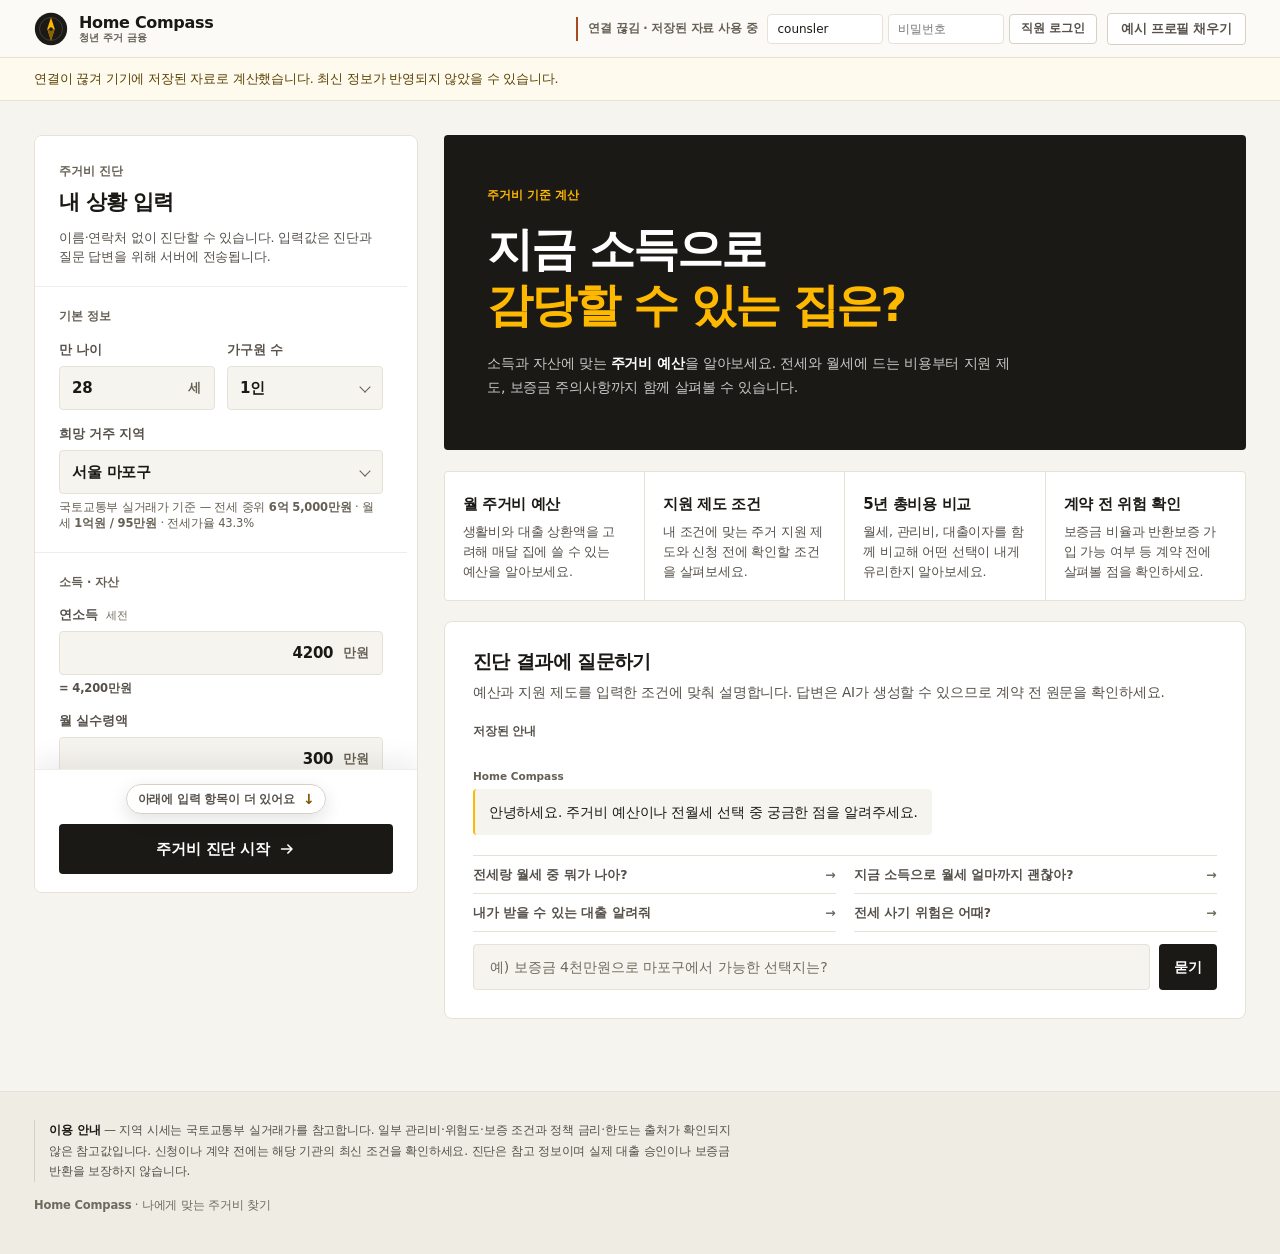
==== frontend/index.html @ d3065a35 "Finalize submission artifacts and polish review UI" ====
<!doctype html>
<html lang="ko">
<head>
<meta charset="utf-8">
<meta name="viewport" content="width=device-width, initial-scale=1, viewport-fit=cover">
<title>Home Compass · 나에게 맞는 주거비 찾기</title>
<meta name="application-name" content="Home_Compass">
<meta name="description" content="소득·자산·지역을 입력하면 감당 가능한 주거비 상한을 계산하고, 전세·월세 총비용과 이용 가능한 청년 주거 정책을 함께 확인하는 도구.">
<meta name="color-scheme" content="light">
<link rel="icon" href="data:image/svg+xml,%3Csvg xmlns='http://www.w3.org/2000/svg' viewBox='0 0 32 32'%3E%3Ccircle cx='16' cy='16' r='15' fill='%231C1A17'/%3E%3Cpath d='M16 6 20 16 16 26 12 16Z' fill='%23FFB800'/%3E%3C/svg%3E">
<link rel="stylesheet" href="styles.css">
</head>
<body>
<a class="skip-link" href="#main">본문 바로가기</a>

<!-- ══════════════ TOP BAR ══════════════ -->
<header class="topbar">
  <div class="topbar-inner">
    <a class="brand" href="./index.html">
      <span class="brand-mark" aria-hidden="true">
        <svg viewBox="0 0 40 40" width="34" height="34">
          <circle cx="20" cy="20" r="19" fill="#1C1A17"/>
          <circle cx="20" cy="20" r="13.5" fill="none" stroke="#4A423A" stroke-width="1"/>
          <path d="M20 6.5 24.4 20 20 33.5 15.6 20Z" fill="#FFB800"/>
          <path d="M15.6 20 24.4 20 20 33.5Z" fill="#8A6200"/>
          <circle cx="20" cy="20" r="2.2" fill="#1C1A17"/>
        </svg>
      </span>
      <span class="brand-text">
        <strong>Home Compass</strong>
        <em>청년 주거 금융</em>
      </span>
    </a>

    <div class="topbar-actions">
      <span class="conn" id="connBadge" title="서비스 연결 상태">
        <span id="connText">연결 확인 중</span>
      </span>
      <!-- 직원 로그인. 판정 화면을 역할별로 포크하지 않는다 (SPEC 6.1 · D-9) —
           로그인이 하는 일은 응답에 internal 필드가 실리게 하는 것뿐이다. -->
      <div class="session" id="sessionBar"></div>
      <button type="button" class="btn btn-ghost" id="btnSample">예시 프로필 채우기</button>
    </div>
  </div>
</header>

<!-- 로컬 판정 경로의 상태를 화면에 적는다. 침묵 폴백 금지 (SPEC 6.2 오프라인 정의 #3 · D-11) -->
<div class="local-banner" id="localBanner" role="status" hidden></div>

<main id="main" class="app">

  <!-- ══════════════ LEFT · PROFILE FORM ══════════════ -->
  <aside class="col-form">
    <form class="panel form-panel" id="profileForm" novalidate>
      <div class="form-scroll-content" id="profileFields">
      <div class="panel-head">
        <p class="eyebrow">주거비 진단</p>
        <h1 class="panel-title">내 상황 입력</h1>
        <p class="panel-sub">이름·연락처 없이 진단할 수 있습니다. 입력값은 진단과 질문 답변을 위해 서버에 전송됩니다.</p>
      </div>

      <div class="fieldset">
        <p class="legend">기본 정보</p>

        <div class="field-row">
          <div class="field">
            <label for="age">만 나이</label>
            <div class="input-wrap">
              <input type="number" id="age" name="age" value="28" min="19" max="70" step="1" inputmode="numeric">
              <span class="unit">세</span>
            </div>
          </div>
          <div class="field">
            <label for="householdSize">가구원 수</label>
            <div class="input-wrap">
              <select id="householdSize" name="householdSize">
                <option value="1" selected>1인</option>
                <option value="2">2인</option>
                <option value="3">3인</option>
                <option value="4">4인 이상</option>
              </select>
            </div>
          </div>
        </div>

        <div class="field">
          <label for="regionCode">희망 거주 지역</label>
          <div class="input-wrap">
            <select id="regionCode" name="regionCode">
              <option value="">불러오는 중…</option>
            </select>
          </div>
          <p class="field-help" id="regionHelp">지역을 선택하면 해당 지역 시세로 시나리오를 계산합니다.</p>
          <!-- 시세 항목 이상 신고 (SPEC 6.4). **익명에는 나오지 않는다** — 스크립트가
               세션을 보고 비워 둔다. 숨기는 것이 권한이 아니라 API 가 401 로 막는다. -->
          <p class="report-slot" id="regionReport"></p>
        </div>
      </div>

      <div class="fieldset">
        <p class="legend">소득 · 자산</p>

        <div class="field">
          <label for="annualIncome">연소득 <span class="lbl-note">세전</span></label>
          <div class="input-wrap money">
            <input type="number" id="annualIncome" name="annualIncome" value="4200" min="0" step="100" inputmode="numeric">
            <span class="unit">만원</span>
          </div>
          <p class="field-help money-echo" data-echo-for="annualIncome"></p>
        </div>

        <div class="field">
          <label for="monthlyNetIncome">월 실수령액</label>
          <div class="input-wrap money">
            <input type="number" id="monthlyNetIncome" name="monthlyNetIncome" value="300" min="0" step="10" inputmode="numeric">
            <span class="unit">만원</span>
          </div>
          <p class="field-help money-echo" data-echo-for="monthlyNetIncome"></p>
        </div>

        <div class="field">
          <label for="liquidAssets">보유 현금성 자산 <span class="lbl-note">보증금 가용</span></label>
          <div class="input-wrap money">
            <input type="number" id="liquidAssets" name="liquidAssets" value="4000" min="0" step="100" inputmode="numeric">
            <span class="unit">만원</span>
          </div>
          <p class="field-help money-echo" data-echo-for="liquidAssets"></p>
        </div>

        <div class="field">
          <label for="existingDebt">기존 대출 월 상환액</label>
          <div class="input-wrap money">
            <input type="number" id="existingDebt" name="existingDebt" value="30" min="0" step="5" inputmode="numeric">
            <span class="unit">만원</span>
          </div>
          <p class="field-help money-echo" data-echo-for="existingDebt"></p>
        </div>
      </div>

      <div class="fieldset">
        <p class="legend">주거 조건</p>

        <div class="field">
          <span class="label-static">선호 임차 유형</span>
          <div class="segmented" role="radiogroup" aria-label="선호 임차 유형" id="preferredType">
            <button type="button" role="radio" aria-checked="false" data-value="jeonse">전세</button>
            <button type="button" role="radio" aria-checked="false" data-value="monthly">월세</button>
            <button type="button" role="radio" aria-checked="true"  data-value="any">상관없음</button>
          </div>
        </div>

        <ul class="switch-list">
          <li>
            <label class="switch" for="isHomeless">
              <span class="switch-copy">
                <span class="switch-title">무주택 세대주</span>
                <span class="switch-desc">대부분의 청년 정책 필수 요건</span>
              </span>
              <input type="checkbox" id="isHomeless" checked>
              <span class="switch-track" aria-hidden="true"><span class="switch-thumb"></span></span>
            </label>
          </li>
          <li>
            <label class="switch" for="isSMEEmployee">
              <span class="switch-copy">
                <span class="switch-title">중소·중견기업 재직</span>
                <span class="switch-desc">중기청 전세대출 대상 여부</span>
              </span>
              <input type="checkbox" id="isSMEEmployee" checked>
              <span class="switch-track" aria-hidden="true"><span class="switch-thumb"></span></span>
            </label>
          </li>
          <li>
            <label class="switch" for="isNewlywed">
              <span class="switch-copy">
                <span class="switch-title">신혼부부 / 예비 신혼</span>
                <span class="switch-desc">신혼 전용 상품 매칭</span>
              </span>
              <input type="checkbox" id="isNewlywed">
              <span class="switch-track" aria-hidden="true"><span class="switch-thumb"></span></span>
            </label>
          </li>
        </ul>
      </div>

      </div>

      <div class="form-foot">
        <div class="form-scroll-cue" id="formScrollCue" hidden aria-hidden="true">
          <span>아래에 입력 항목이 더 있어요</span><b>↓</b>
        </div>
        <button type="submit" class="btn btn-primary btn-block" id="btnAnalyze">
          <span class="btn-label">주거비 진단 시작</span>
          <svg class="btn-arrow" viewBox="0 0 20 20" width="18" height="18" aria-hidden="true">
            <path d="M4 10h11M11 5.5 15.5 10 11 14.5" fill="none" stroke="currentColor" stroke-width="1.8" stroke-linecap="round" stroke-linejoin="round"/>
          </svg>
        </button>
      </div>
    </form>
  </aside>

  <!-- ══════════════ RIGHT · RESULTS ══════════════ -->
  <section class="col-results" aria-live="polite">

    <!-- 0. 진단 전 온보딩 -->
    <div id="onboarding">
      <div class="hero">
        <p class="hero-eyebrow">주거비 기준 계산</p>
        <h2 class="hero-title">지금 소득으로<br><em>감당할 수 있는 집은?</em></h2>
        <p class="hero-body">
          소득과 자산에 맞는 <strong>주거비 예산</strong>을 알아보세요.
          전세와 월세에 드는 비용부터 지원 제도, 보증금 주의사항까지 함께 살펴볼 수 있습니다.
        </p>
      </div>

      <div class="engine-grid">
        <article class="engine-card">
          <h3>월 주거비 예산</h3>
          <p>생활비와 대출 상환액을 고려해 매달 집에 쓸 수 있는 예산을 알아보세요.</p>
        </article>
        <article class="engine-card">
          <h3>지원 제도 조건</h3>
          <p>내 조건에 맞는 주거 지원 제도와 신청 전에 확인할 조건을 살펴보세요.</p>
        </article>
        <article class="engine-card">
          <h3>5년 총비용 비교</h3>
          <p>월세, 관리비, 대출이자를 함께 비교해 어떤 선택이 내게 유리한지 알아보세요.</p>
        </article>
        <article class="engine-card">
          <h3>계약 전 위험 확인</h3>
          <p>보증금 비율과 반환보증 가입 가능 여부 등 계약 전에 살펴볼 점을 확인하세요.</p>
        </article>
      </div>
    </div>

    <!-- 1. 로딩 스켈레톤 -->
    <div id="skeleton" hidden aria-hidden="true">
      <div class="sk sk-hero"></div>
      <div class="sk-row"><div class="sk sk-card"></div><div class="sk sk-card"></div></div>
      <div class="sk sk-wide"></div>
    </div>

    <!-- 2. 결과 대시보드 -->
    <div id="dashboard" hidden>

      <!-- 2-1 종합 판정 -->
      <section class="card card-verdict" id="cardVerdict">
        <header class="card-head">
          <div>
            <p class="eyebrow">진단 결과</p>
            <h2 class="card-title">감당 가능한 주거비</h2>
          </div>
          <span class="chip chip-lg" id="bandChip"></span>
        </header>

        <div class="verdict-body">
          <div class="verdict-figure">
            <p class="fig-label">권장 월 주거비</p>
            <p class="fig-hero" id="recAmount">—</p>
            <p class="fig-sub">최대 상한 <strong id="maxAmount">—</strong> · 월세+관리비+대출이자 합산 기준</p>
            <dl class="fig-stats">
              <!-- F-1 (SPEC 5.2.1) — 여기 있던 <dt>슈바베지수</dt> 는 사라졌다.
                   그 값은 권장액 ÷ 소득이었고 측정값이 아니라 상한 규칙의 되풀이였다.
                   같은 비율이 필요하면 응답의 두 필드로 재현하되, 이름에 「규칙값」을 박는다. -->
              <div><dt>권장 주거비의 소득 비중</dt><dd id="recShare">—</dd></div>
              <div><dt>월 실수령액</dt><dd id="netIncomeStat">—</dd></div>
              <div><dt>가용 자산</dt><dd id="assetStat">—</dd></div>
            </dl>
          </div>
          <figure class="verdict-schwabe">
            <figcaption>
              <b>소득 중 주거비가 차지하는 비중</b>
              각 선택지의 월 환산 주거비를 월 실수령액과 비교합니다.
              주거비가 소득보다 크면 100%를 넘고, 소득이 0원이면 비율을 표시하지 않습니다.
            </figcaption>
            <div id="schwabeSlot"></div>
          </figure>
        </div>

        <div class="alloc">
          <div class="alloc-head">
            <h3>월 소득 배분 시뮬레이션</h3>
            <span class="alloc-total" id="allocTotal"></span>
          </div>
          <div id="allocSlot"></div>
          <ul class="legend-list" id="allocLegend"></ul>
        </div>

        <p class="card-sub">생활비·기존 대출 상환액·비상자금을 제외하고 계산한 예산입니다.</p>
      </section>

      <!-- 2-2 시나리오 -->
      <section class="card" id="cardScenarios">
        <header class="card-head">
          <div>
            <p class="eyebrow">전월세 비교</p>
            <h2 class="card-title">5년 동안 드는 주거비 비교</h2>
            <p class="card-sub">보증금을 다른 곳에 넣었다면 벌었을 <strong>기회비용</strong>까지 포함합니다. 관리비·금리·보증료는 참고값이며 실제 계약 조건에 따라 달라집니다.</p>
          </div>
        </header>

        <div class="tco-compare">
          <div class="tco-compare-head">
            <h3>5년 총비용</h3>
            <span class="hint">막대를 선택하면 비용 구성을 볼 수 있습니다</span>
          </div>
          <div id="tcoChartSlot"></div>
          <ul class="legend-list" id="tcoLegend"></ul>
        </div>

        <div class="scenario-grid" id="scenarioGrid"></div>
      </section>

      <!-- 2-3 정책 -->
      <section class="card" id="cardPolicies">
        <header class="card-head">
          <div>
            <p class="eyebrow">주거 지원</p>
            <h2 class="card-title">내 조건에 맞는 지원 제도</h2>
            <p class="card-sub">입력한 조건으로 확인한 결과입니다. 신청 전 해당 기관에서 최신 금리·한도와 추가 요건을 확인하세요.</p>
          </div>
          <div class="filter-row" id="policyFilter" role="group" aria-label="정책 상태 필터">
            <button type="button" class="pill is-on" data-filter="all" aria-pressed="true">전체</button>
            <button type="button" class="pill" data-filter="eligible" aria-pressed="false">적격</button>
            <button type="button" class="pill" data-filter="conditional" aria-pressed="false">조건부</button>
            <button type="button" class="pill" data-filter="ineligible" aria-pressed="false">부적격</button>
          </div>
        </header>
        <ul class="policy-list" id="policyList"></ul>
      </section>

      <!-- 2-4 리스크 -->
      <section class="card" id="cardRisk">
        <header class="card-head">
          <div>
            <p class="eyebrow">계약 전 확인</p>
            <h2 class="card-title">보증금 관련 주의사항</h2>
          </div>
          <span class="chip chip-lg" id="riskChip"></span>
        </header>
        <div class="risk-body">
          <div class="risk-meter">
            <div id="riskMeterSlot"></div>
            <p class="risk-score"><span id="riskScore">—</span><span class="risk-score-unit">/ 100</span></p>
            <p class="risk-scope" id="riskScope"></p>
          </div>
          <ul class="factor-list" id="riskFactors"></ul>
        </div>
        <p class="risk-foot">지역 정보를 바탕으로 한 참고 결과입니다. 실제 계약할 집의 권리관계와 반환보증 가입 요건을 따로 확인하세요.</p>
      </section>

      <!-- 2-6 상담원 확장 (SPEC 6.1 · D-9) — **필드 유무로** 갈린다.
           익명 응답에는 internal 키가 아예 없고, 그때 이 카드는 나오지 않는다.
           버튼을 숨기는 것이 권한이 아니다 — 권한은 API 가 이미 막고 있다. -->
      <section class="card card-internal" id="cardInternal" hidden>
        <header class="card-head">
          <div>
            <p class="eyebrow">직원 전용 · 내부 정보</p>
            <h2 class="card-title">상담에 필요한 상세 조건</h2>
            <p class="card-sub">적용된 신청 기준과 고객의 조건을 비교할 수 있습니다.</p>
          </div>
          <button type="button" class="btn btn-ghost btn-xs" id="btnPrint">요약본 출력</button>
        </header>
        <div id="internalBody"></div>
      </section>

      <!-- 2-7 요약 -->
      <section class="card card-summary" id="cardSummary">
        <span class="summary-mark" aria-hidden="true">진단 요약</span>
        <p id="summaryText"></p>
        <p class="summary-meta" id="summaryMeta"></p>
      </section>
    </div>

    <!-- 3. 진단 결과 질문 -->
    <section class="card card-chat" id="cardChat">
      <header class="card-head">
        <div>
          <h2 class="card-title">진단 결과에 질문하기</h2>
          <p class="card-sub">예산과 지원 제도를 입력한 조건에 맞춰 설명합니다. 답변은 AI가 생성할 수 있으므로 계약 전 원문을 확인하세요.</p>
        </div>
        <span class="chip chip-sm" id="chatModeChip" hidden></span>
      </header>

      <ol class="chat-log" id="chatLog"></ol>

      <div class="chat-suggest" id="chatSuggest">
        <button type="button" class="pill">전세랑 월세 중 뭐가 나아?</button>
        <button type="button" class="pill">지금 소득으로 월세 얼마까지 괜찮아?</button>
        <button type="button" class="pill">내가 받을 수 있는 대출 알려줘</button>
        <button type="button" class="pill">전세 사기 위험은 어때?</button>
      </div>

      <form class="chat-input" id="chatForm">
        <label class="sr-only" for="chatText">상담 질문 입력</label>
        <input type="text" id="chatText" placeholder="예) 보증금 4천만원으로 마포구에서 가능한 선택지는?" autocomplete="off">
        <button type="submit" class="btn btn-primary btn-send" id="btnSend">묻기</button>
      </form>
    </section>
  </section>
</main>

<footer class="site-foot">
  <div class="foot-inner">
    <p class="foot-disc">
      <strong>이용 안내</strong> — 지역 시세는 국토교통부 실거래가를 참고합니다.
      일부 관리비·위험도·보증 조건과 정책 금리·한도는 출처가 확인되지 않은 참고값입니다.
      신청이나 계약 전에는 해당 기관의 최신 조건을 확인하세요. 진단은 참고 정보이며 실제 대출 승인이나 보증금 반환을 보장하지 않습니다.
    </p>
    <!-- 현재 참가 형태는 개인 참가다. 이전 프로젝트의 팀 표기 기록은 engineering 문서에 남긴다. -->
    <p class="foot-meta">
      <strong>Home Compass</strong> · 나에게 맞는 주거비 찾기
    </p>
  </div>
</footer>

<div class="viz-tip" id="vizTip" role="tooltip" hidden></div>
<div class="toast" id="toast" role="status" hidden></div>

<!-- ══════════════ 이상 신고 (SPEC 6.4 · 7.1) ══════════════
     ★ **대상을 자유 텍스트로 받지 않는다.** 아래 「항목」은 입력칸이 아니라 목록이고,
       그 목록은 화면이 방금 그린 응답에서 만들어진다 — 상담원은 **본 것만** 신고한다.
     ★ 자유 입력은 사유 하나뿐이다. 그 칸에 고객 상황이 섞이는 것을 기계로 막을 수
       없으므로 문구로 적는다. 문구는 규율이지 구조가 아니며, 그 사실을 숨기지 않는다.
     ★ 「닫기(처리 완료)」 버튼이 없다. SPEC 6.4 는 신고를 받은 뒤 규칙관리자가 수동으로
       입력하거나 재추출을 지시한다고만 적었고 닫는 동작을 배정하지 않았다.
       없는 기능을 있는 것처럼 그리지 않는다. -->
<div class="report-modal" id="reportModal" role="dialog" aria-modal="true"
     aria-labelledby="reportTitle" hidden>
  <form class="report-panel" id="reportForm" novalidate>
    <h2 class="report-title" id="reportTitle">이상 신고</h2>
    <p class="report-target" id="reportTarget">—</p>

    <label class="report-label" for="reportField">어느 항목이 잘못됐습니까</label>
    <select id="reportField" class="report-select"></select>

    <label class="report-label" for="reportReason">무엇이 어떻게 다릅니까</label>
    <textarea id="reportReason" class="report-reason" rows="4" maxlength="2000"
              aria-describedby="reportNote"
              placeholder="예) 이 제도는 2026-07 공고로 종료됐다고 기관에서 안내받았습니다."></textarea>

    <p class="report-privacy" id="reportPrivacy"></p>

    <div class="report-actions">
      <button type="button" class="btn btn-ghost btn-xs" id="reportCancel">취소</button>
      <button type="submit" class="btn btn-primary btn-xs" id="reportSubmit">신고 올리기</button>
    </div>
    <p class="report-note" id="reportNote" role="status"></p>
  </form>
</div>

<!-- 생성물 4종 (SPEC D-11 · 계약 결정 #34). 손으로 고치지 않는다 —
     `python scripts/gen_contracts.py` 가 낸다. 빌드툴·CDN 없이 <script src> 로 읽힌다.
     ★ 파일이 없으면 전역이 undefined 다. `|| {}` 로 메우지 않는다 —
       로컬 판정 경로가 꺼지고 화면이 그 사실을 적는다. -->
<script src="generated/contract_constants.js"></script>
<script src="generated/model_constants.js"></script>
<script src="generated/policy_rules.js"></script>
<script src="generated/regions.js"></script>
<!-- 포맷 1개(SPEC 9.1.1) → 로컬 판정 경로(D-11) → 화면. 이 순서여야 한다. -->
<script src="format.js"></script>
<script src="local_engine.js"></script>
<script src="app.js"></script>
</body>
</html>
---- frontend/styles.css ----
/* ============================================================
   Home_Compass
   Vanilla CSS. No build step, no CDN, no external font request.
   Light theme only. Warm neutral plane + yellow accent.
   ============================================================ */

:root {
  color-scheme: light;

  /* — brand ————————————————————————————— */
  --accent-yellow:        #FFB800;
  --accent-yellow-deep:   #D99C00;
  --accent-yellow-ink:    #7A5700;
  --accent-yellow-tint:   #FFF3D2;
  --accent-yellow-wash:   #FFFAEE;

  /* — ink / surface (warm neutral ramp) ————————— */
  /* ink-3 / ink-4 are the de-emphasis steps. They are held at WCAG AA 4.5:1
     against every surface they actually land on (white / plane / plane-sunk /
     yellow-wash), so hierarchy is carried by size + weight, not by fading text
     out of legibility. Measured: ink-3 5.4–6.3:1, ink-4 4.6–5.4:1. */
  --ink-1:  #1B1915;
  --ink-2:  #55504A;
  --ink-3:  #655F53;
  --ink-4:  #6F6A5D;
  --surface:      #FFFFFF;
  --plane:        #F6F4EF;
  --plane-sunk:   #EFECE4;
  --line:         #E6E2D8;
  --line-soft:    #F0EDE6;
  --line-strong:  #D6D1C4;

  /* — status (icon + label always accompany colour) ——— */
  --good:      #0CA30C;  --good-ink:  #086E08;  --good-bg:  #E9F6E9;
  --caution:   #EC835A;  --caution-ink:#A9491F; --caution-bg:#FDEFE7;
  --critical:  #D03B3B;  --critical-ink:#9A2323;--critical-bg:#FAEAEA;

  /* — categorical series (validated: adjacent CVD ΔE 9.2 / normal 27.6) */
  --s1: #2A78D6;  /* 대출이자   */
  --s2: #EB6834;  /* 월세       */
  --s3: #1BAF7A;  /* 관리비     */
  --s4: #4A3AA7;  /* 기회비용   */
  --s5: #E87BA4;  /* 보증보험료 */
  --s-neutral: #DCD7CC;

  --grid: #EDEAE2;
  --axis: #CFC9BC;

  /* — geometry ————————————————————————— */
  --r-sm: 4px;
  --r-md: 6px;
  --r-lg: 8px;
  --r-xl: 10px;
  --shadow-1: none;
  --shadow-2: none;
  --ease-out: cubic-bezier(.23, 1, .32, 1);

  --font: "Pretendard Variable", Pretendard, -apple-system, BlinkMacSystemFont,
          "Segoe UI", "Apple SD Gothic Neo", "Noto Sans KR", "Malgun Gothic",
          "맑은 고딕", system-ui, sans-serif;

  --shell: 1420px;
  --topbar-h: 58px;
}

/* ── reset ─────────────────────────────────────────────── */
*, *::before, *::after { box-sizing: border-box; }
/* must outrank the id-level display rules on #onboarding / #skeleton / #dashboard */
[hidden] { display: none !important; }
html, body { margin: 0; padding: 0; }
/* 상단바가 sticky 66px 라 앵커·건너뛰기 링크가 그 아래로 들어간다. 측정: 「본문
   바로가기」를 누르면 #main 상단 66px 가 상단바에 덮였다 (WCAG 2.2 2.4.11). */
html {
  -webkit-text-size-adjust: 100%; scroll-behavior: smooth;
  scroll-padding-top: calc(var(--topbar-h) + 10px);
}
body {
  font-family: var(--font);
  background: var(--plane);
  color: var(--ink-1);
  font-size: 15px;
  line-height: 1.6;
  letter-spacing: -0.011em;
  -webkit-font-smoothing: antialiased;
  text-rendering: optimizeLegibility;
}
h1, h2, h3, h4, p, dl, dd, figure, ol, ul { margin: 0; }
ul, ol { list-style: none; padding: 0; }
button, input, select, textarea { font: inherit; color: inherit; }
button { cursor: pointer; background: none; border: 0; }
svg { display: block; }
strong { font-weight: 650; }

::selection { background: var(--accent-yellow-tint); color: var(--ink-1); }

:focus-visible {
  outline: 2.5px solid var(--ink-1);
  outline-offset: 2px;
  border-radius: 4px;
}

.sr-only {
  position: absolute; width: 1px; height: 1px; padding: 0; margin: -1px;
  overflow: hidden; clip: rect(0 0 0 0); white-space: nowrap; border: 0;
}
.skip-link {
  position: absolute; left: 12px; top: -60px; z-index: 200;
  background: var(--ink-1); color: #fff; padding: 10px 16px;
  border-radius: var(--r-sm); font-weight: 600; text-decoration: none;
  transition: top .16s ease;
}
.skip-link:focus { top: 12px; }

/* ── numerals ──────────────────────────────────────────── */
.fig-hero, .hm-num, .num, .money-echo, .fig-stats dd, .risk-score,
.sc-cost, .sc-tco, .policy-num, .alloc-total { font-variant-numeric: tabular-nums; }

/* ============================================================
   TOP BAR
   ============================================================ */
.topbar {
  position: sticky; top: 0; z-index: 60;
  height: var(--topbar-h);
  background: #FBFAF7;
  border-bottom: 1px solid var(--line);
}
.topbar-inner {
  max-width: var(--shell); height: 100%; margin: 0 auto;
  padding: 0 clamp(16px, 3vw, 34px);
  display: flex; align-items: center; gap: 18px;
}
/* min-height 는 좁은 폭에서 마크와 부제가 빠지고 제목 한 줄(15px)만 남을 때를 위한
   것이다. 측정: 390px 에서 이 링크의 히트 영역이 92×15 로 WCAG 2.2 2.5.8(24×24)
   미달인 유일한 대상이었다. */
.brand {
  display: flex; align-items: center; gap: 11px; text-decoration: none;
  color: inherit; min-width: 0; min-height: 24px;
}
.brand-mark { display: block; flex: none; }
.brand-text { display: flex; flex-direction: column; line-height: 1.15; min-width: 0; }
.brand-text strong {
  font-size: 16px; font-weight: 700; letter-spacing: -.02em;
  white-space: nowrap; overflow: hidden; text-overflow: ellipsis;
}
.brand-text em {
  font-style: normal; font-size: 10px; font-weight: 600;
  letter-spacing: .02em; color: var(--ink-3);
}
.topbar-actions { margin-left: auto; display: flex; align-items: center; gap: 10px; }

.conn {
  display: inline-flex; align-items: center; gap: 7px;
  min-height: 24px; padding: 0 0 0 10px;
  border: 0; border-left: 2px solid var(--line-strong);
  background: transparent;
  font-size: 11.5px; font-weight: 600; color: var(--ink-3); white-space: nowrap;
}
.conn-dot { display: none; }
/* 정상은 사용자의 주의를 요구하지 않는다. 상단에는 예외 상태만 남긴다. */
.conn[data-state="live"] { display: none; }
.conn[data-state="offline"] { display: none; }
.conn[data-state="local"] { border-left-color: var(--caution-ink); }
.conn[data-state="disabled"] { border-left-color: var(--critical-ink); color: var(--critical-ink); }

/* 좁은 화면에서는 부제를 먼저 덜어 낸다. 정상 연결과 저장된 안내 모드는 위에서
   이미 숨겨져 있으므로, 이 자리에 남는 연결 문구는 실제 장애 상태뿐이다. */
@media (max-width: 810px) {
  .topbar-inner { gap: 10px; }
  .topbar-actions { gap: 8px; }
  .brand-text em { display: none; }
  .conn { padding-left: 8px; gap: 0; }
}
@media (max-width: 470px) {
  .brand-mark { display: none; }
  .brand-text strong { font-size: 13px; letter-spacing: -.03em; }
  /* `.btn-ghost` 축소는 여기 있었지만 **한 번도 적용된 적이 없다** — 기반 규칙
     `.btn-ghost`(아래 BUTTONS 절)가 특이도는 같고 순서가 뒤라 이겼다. 측정:
     375px 에서 #btnSample 이 padding 13px / font-size 12.5px, 즉 기반값 그대로였다.
     실제로 듣도록 정의 뒤로 옮겼다. */
}

/* ── buttons ───────────────────────────────────────────── */
.btn {
  display: inline-flex; align-items: center; justify-content: center; gap: 8px;
  height: 40px; padding: 0 18px;
  border-radius: var(--r-sm); font-size: 14px; font-weight: 650;
  letter-spacing: -.012em; white-space: nowrap;
  transition: background-color 140ms ease, border-color 140ms ease, color 140ms ease,
              transform 140ms var(--ease-out);
}
.btn:active { transform: scale(.98); }
.btn-ghost {
  height: 32px; padding: 0 13px; font-size: 12.5px;
  border: 1px solid var(--line-strong); background: var(--surface); color: var(--ink-2);
}
.btn-ghost:hover { background: var(--accent-yellow-wash); border-color: var(--accent-yellow); color: var(--ink-1); }
/* 좁은 폭에서 상단바가 브랜드를 밀어내지 않도록 고스트 버튼을 줄인다.
   TOP BAR 절에 있던 같은 규칙이 순서 때문에 죽어 있었다(그 자리 주석 참조). */
@media (max-width: 470px) {
  .btn-ghost { padding: 0 10px; font-size: 12px; }
}
.btn-primary {
  background: var(--ink-1); color: #fff;
}
.btn-primary:hover { background: #302C26; }
.btn-primary .btn-arrow { transition: transform .18s cubic-bezier(.2,.7,.3,1); }
.btn-primary:hover .btn-arrow { transform: translateX(3px); }
.btn-block { width: 100%; height: 50px; font-size: 15px; }
.btn[disabled] { opacity: .55; pointer-events: none; }
.btn.is-busy .btn-label::after {
  content: ""; display: inline-block; width: 1.2em; text-align: left;
  animation: dots 1.1s steps(4, end) infinite;
}
@keyframes dots { 0%{content:""} 25%{content:"."} 50%{content:".."} 75%{content:"..."} }

/* ============================================================
   LAYOUT
   ============================================================ */
.app {
  max-width: var(--shell);
  margin: 0 auto;
  padding: clamp(20px, 3vw, 34px) clamp(16px, 3vw, 34px) 72px;
  display: grid;
  grid-template-columns: minmax(320px, 384px) minmax(0, 1fr);
  gap: clamp(18px, 2vw, 28px);
  align-items: start;
}
/* The inputs scroll inside the panel while the submit action remains visible.
   A visible track and the short cue make the nested scroll area discoverable. */
.col-form {
  position: sticky;
  top: calc(var(--topbar-h) + 20px);
  max-height: calc(100vh - var(--topbar-h) - 84px);
  max-height: calc(100dvh - var(--topbar-h) - 84px);
  overflow: visible;
}
.col-results { display: flex; flex-direction: column; gap: clamp(16px, 1.6vw, 22px); min-width: 0; }

@media (max-width: 1080px) {
  .app { grid-template-columns: 1fr; }
  /* single column: the form scrolls with the page, so drop the cap entirely */
  .col-form {
    position: static; max-height: none; overflow: visible;
  }
}

/* ── panel / card shells ───────────────────────────────── */
.panel, .card {
  background: var(--surface);
  border: 1px solid var(--line);
  border-radius: var(--r-lg);
}
.card { padding: clamp(20px, 2.2vw, 30px); }

.eyebrow {
  font-size: 11.5px; font-weight: 650; letter-spacing: 0;
  color: var(--ink-3); margin-bottom: 6px;
}
.card-head {
  display: flex; align-items: flex-start; justify-content: space-between;
  gap: 16px; flex-wrap: wrap; margin-bottom: 22px;
}
.card-title {
  font-size: clamp(19px, 1.5vw, 23px); font-weight: 700;
  letter-spacing: -.03em; line-height: 1.3;
}
.card-sub { margin-top: 7px; font-size: 13.5px; color: var(--ink-2); max-width: 62ch; }

/* ============================================================
   FORM PANEL
   ============================================================ */
.form-panel {
  position: relative; display: flex; flex-direction: column;
  max-height: inherit; overflow: hidden;
}
.form-scroll-content {
  flex: 1 1 auto; min-height: 0; overflow-y: auto;
  overscroll-behavior: contain; scrollbar-gutter: stable;
  scrollbar-width: thin;
  scrollbar-color: var(--ink-4) var(--plane-sunk);
}
.form-scroll-content::-webkit-scrollbar { width: 10px; }
.form-scroll-content::-webkit-scrollbar-thumb {
  background: var(--ink-4); border: 2px solid var(--plane-sunk); border-radius: 999px;
}
.form-scroll-content::-webkit-scrollbar-track { background: var(--plane-sunk); }
.form-scroll-cue {
  display: flex; align-items: center; justify-content: center; gap: 8px;
  width: max-content; max-width: 100%; min-height: 30px;
  margin: -2px auto 10px; padding: 4px 11px;
  border: 1px solid var(--line-strong); border-radius: 999px;
  background: rgba(255,255,255,.96); color: var(--ink-2);
  box-shadow: 0 6px 18px rgba(27,25,21,.12);
  font-size: 11.5px; font-weight: 650; white-space: nowrap;
  pointer-events: none;
  animation: scroll-cue-in 220ms var(--ease-out) both;
}
.form-scroll-cue b { color: var(--accent-yellow-ink); font-size: 14px; line-height: 1; }
@keyframes scroll-cue-in {
  from { opacity: 0; transform: translateY(5px); }
  to { opacity: 1; transform: translateY(0); }
}
.panel-head {
  padding: clamp(20px, 2vw, 26px) clamp(18px, 2vw, 24px) 20px;
  background: var(--surface);
  border-bottom: 1px solid var(--line-soft);
}
.panel-title { font-size: 21px; font-weight: 750; letter-spacing: -.035em; }
.panel-sub { margin-top: 8px; font-size: 12.5px; line-height: 1.55; color: var(--ink-2); }

.fieldset {
  padding: 20px clamp(18px, 2vw, 24px);
  border-bottom: 1px solid var(--line-soft);
}
.legend {
  font-size: 11.5px; font-weight: 650; letter-spacing: 0;
  color: var(--ink-3); margin-bottom: 14px;
}
.fieldset > .field + .field,
.fieldset > .field-row + .field,
.fieldset > .field + .field-row { margin-top: 14px; }
.field-row { display: grid; grid-template-columns: 1fr 1fr; gap: 12px; }

.field label, .label-static {
  display: block; font-size: 12.5px; font-weight: 620;
  color: var(--ink-2); margin-bottom: 6px;
}
.lbl-note {
  font-weight: 500; font-size: 11px; color: var(--ink-4);
  margin-left: 4px; letter-spacing: 0;
}

.input-wrap {
  position: relative; display: flex; align-items: center;
  background: var(--plane);
  border: 1px solid var(--line);
  border-radius: var(--r-sm);
  transition: border-color 140ms ease, background-color 140ms ease, box-shadow 140ms ease;
}
.input-wrap:focus-within {
  background: var(--surface);
  border-color: var(--accent-yellow-deep);
  box-shadow: 0 0 0 3px rgba(255,184,0,.2);
}
.input-wrap input, .input-wrap select {
  flex: 1 1 auto; min-width: 0;
  height: 42px; padding: 0 12px;
  background: none; border: 0; outline: none;
  font-size: 15px; font-weight: 600; letter-spacing: -.015em;
  font-variant-numeric: tabular-nums;
}
.input-wrap.money input { text-align: right; padding-right: 6px; }
.input-wrap select {
  appearance: none; -webkit-appearance: none;
  padding-right: 34px; cursor: pointer;
  font-weight: 600;
}
.input-wrap:has(select)::after {
  content: ""; position: absolute; right: 13px; top: 50%;
  width: 8px; height: 8px; margin-top: -5px;
  border-right: 1.8px solid var(--ink-3); border-bottom: 1.8px solid var(--ink-3);
  transform: rotate(45deg); pointer-events: none;
}
.input-wrap input::-webkit-outer-spin-button,
.input-wrap input::-webkit-inner-spin-button { -webkit-appearance: none; margin: 0; }
.input-wrap input[type=number] { -moz-appearance: textfield; }
.unit {
  padding: 0 13px 0 4px; font-size: 12.5px; font-weight: 600;
  color: var(--ink-3); flex: none;
}
.field-help { margin-top: 5px; font-size: 11.5px; color: var(--ink-3); line-height: 1.45; }
/* 오류는 동작이 일어난 자리에 적는다 — 토스트는 사라지고 어느 칸인지 남지 않는다.
   색만으로 알리지 않도록 앞에 「!」 표식을 둔다. --critical-ink 는 흰 면·plane 위
   모두 AA 다. */
.field-error {
  margin-top: 5px; font-size: 11.5px; line-height: 1.45; font-weight: 600;
  color: var(--critical-ink);
}
.field-error::before { content: "! "; font-weight: 700; }
.input-wrap:has([aria-invalid="true"]) { border-color: var(--critical); }
.money-echo { color: var(--ink-2); font-weight: 600; }
.money-echo:empty { display: none; }

/* segmented control */
.segmented {
  display: grid; grid-template-columns: repeat(3, 1fr); gap: 3px;
  padding: 3px; background: var(--plane-sunk);
  border-radius: var(--r-sm);
}
.segmented button {
  height: 36px; border-radius: 2px;
  font-size: 13px; font-weight: 620; color: var(--ink-2);
  transition: background .15s ease, color .15s ease, box-shadow .15s ease;
}
.segmented button:hover { color: var(--ink-1); }
.segmented button[aria-checked="true"] {
  background: var(--surface); color: var(--ink-1);
  box-shadow: inset 0 0 0 1px var(--line-strong);
}

/* switches */
.switch-list { margin-top: 16px; display: flex; flex-direction: column; gap: 2px; }
.switch {
  display: flex; align-items: center; gap: 12px;
  padding: 10px 10px 10px 12px; margin: 0 -10px 0 -12px;
  border-radius: var(--r-sm); cursor: pointer;
  transition: background .14s ease;
}
.switch:hover { background: var(--plane); }
.switch input { position: absolute; opacity: 0; width: 0; height: 0; }
.switch-copy { flex: 1 1 auto; min-width: 0; }
.switch-title { display: block; font-size: 13.5px; font-weight: 620; color: var(--ink-1); }
.switch-desc  { display: block; font-size: 11.5px; color: var(--ink-3); margin-top: 1px; }
.switch-track {
  flex: none; position: relative;
  width: 42px; height: 24px; border-radius: 999px;
  background: var(--line-strong);
  transition: background .18s cubic-bezier(.2,.7,.3,1);
}
.switch-thumb {
  position: absolute; left: 3px; top: 3px;
  width: 18px; height: 18px; border-radius: 50%;
  background: #fff; box-shadow: 0 1px 3px rgba(27,25,21,.32);
  transition: transform .2s cubic-bezier(.2,.7,.3,1);
}
.switch input:checked + .switch-track { background: var(--accent-yellow); }
.switch input:checked + .switch-track .switch-thumb { transform: translateX(18px); }
.switch input:focus-visible + .switch-track { outline: 2.5px solid var(--ink-1); outline-offset: 2px; }

.form-foot {
  position: relative; z-index: 4; flex: none;
  padding: 16px clamp(18px, 2vw, 24px) 18px;
  background: var(--surface); border-top: 1px solid var(--line-soft);
  box-shadow: 0 -12px 22px rgba(27,25,21,.06);
}
.form-note { margin-top: 11px; font-size: 11.5px; color: var(--ink-3); text-align: center; line-height: 1.5; }

@media (max-width: 1080px) {
  .form-panel { max-height: none; overflow: visible; }
  .form-scroll-content { overflow: visible; scrollbar-gutter: auto; }
  .form-scroll-cue { display: none; }
  .form-foot { box-shadow: none; }
}

/* ============================================================
   ONBOARDING / HERO
   ============================================================ */
#onboarding { display: flex; flex-direction: column; gap: clamp(16px, 1.6vw, 22px); }
.hero {
  position: relative; overflow: hidden;
  background: var(--ink-1); color: #fff;
  border-radius: var(--r-sm);
  padding: clamp(30px, 4vw, 52px) clamp(24px, 3.4vw, 48px);
}
.hero::before { content: none; }
.hero-eyebrow {
  font-size: 11.5px; font-weight: 650; letter-spacing: 0;
  color: var(--accent-yellow); margin-bottom: 16px;
}
.hero-title {
  font-size: clamp(28px, 3.7vw, 46px); font-weight: 780;
  letter-spacing: -.045em; line-height: 1.22;
}
.hero-title em {
  font-style: normal; color: var(--accent-yellow);
}
.hero-body {
  margin-top: 18px; max-width: 60ch;
  font-size: clamp(14px, 1.05vw, 15.5px); line-height: 1.72;
  color: rgba(255,255,255,.76);
}
.hero-body strong { color: #fff; }

.engine-grid {
  display: grid; grid-template-columns: repeat(auto-fit, minmax(188px, 1fr)); gap: 1px;
  background: var(--line); border: 1px solid var(--line); border-radius: var(--r-sm);
  overflow: hidden;
}
.engine-card {
  background: var(--surface); border: 0; border-radius: 0; padding: 20px 18px 18px;
  transition: background-color 140ms ease;
}
.engine-card:hover { background: var(--accent-yellow-wash); }
.engine-card h3 { font-size: 15px; font-weight: 700; letter-spacing: -.025em; }
.engine-card p { margin-top: 6px; font-size: 12.5px; line-height: 1.6; color: var(--ink-2); }


/* ============================================================
   SKELETON
   ============================================================ */
#skeleton { display: flex; flex-direction: column; gap: 18px; }
.sk {
  border-radius: var(--r-sm);
  background: var(--plane-sunk);
  animation: skeleton-pulse 900ms ease-in-out infinite alternate;
}
.sk-hero { height: 300px; }
.sk-wide { height: 220px; }
.sk-row { display: grid; grid-template-columns: 1fr 1fr; gap: 18px; }
.sk-card { height: 190px; }
@keyframes skeleton-pulse { from { opacity: .58; } to { opacity: 1; } }

/* ============================================================
   DASHBOARD
   ============================================================ */
#dashboard { display: flex; flex-direction: column; gap: clamp(16px, 1.6vw, 22px); }

.reveal { animation: rise 180ms var(--ease-out) both; }
@keyframes rise { from { opacity: 0; } to { opacity: 1; } }

/* ── chips ─────────────────────────────────────────────── */
.chip {
  display: inline-flex; align-items: center; gap: 6px;
  padding: 2px 0; min-height: 24px; border-radius: 0;
  font-size: 12px; font-weight: 680; letter-spacing: -.01em;
  border: 0; white-space: nowrap; background: transparent;
}
.chip-lg { min-height: 28px; padding: 2px 0; font-size: 13px; }
.chip-sm { min-height: 22px; padding: 1px 0; font-size: 11.5px; }
.chip svg { flex: none; }
.chip-good     { color: var(--good-ink); }
.chip-caution  { color: var(--caution-ink); }
.chip-critical { color: var(--critical-ink); }
.chip-neutral  { color: var(--ink-2); }
.chip-brand    { color: var(--accent-yellow-ink); }

/* ── verdict card ──────────────────────────────────────── */
.verdict-body {
  /* 오른쪽 칸이 고정폭 게이지에서 유동폭 막대 목록으로 바뀌었다 (F-1).
     `auto` 로 두면 막대가 내용폭까지 줄어들어 서로 비교가 안 된다. */
  display: grid; grid-template-columns: minmax(0, 1fr) minmax(0, 1.05fr);
  gap: clamp(18px, 3vw, 40px); align-items: start;
}
.fig-label { font-size: 12.5px; font-weight: 620; color: var(--ink-2); }
.fig-hero {
  font-size: clamp(40px, 5.4vw, 62px); font-weight: 780;
  letter-spacing: -.05em; line-height: 1.02; margin-top: 4px;
}
.fig-hero .cur { font-size: .48em; font-weight: 700; color: var(--ink-3); letter-spacing: -.02em; margin-left: 4px; }
.fig-sub { margin-top: 9px; font-size: 13px; color: var(--ink-2); }
.fig-stats {
  margin-top: 20px; display: flex; flex-wrap: wrap; gap: 10px;
}
.fig-stats > div {
  flex: 1 1 118px; padding: 8px 13px;
  background: transparent; border: 0; border-left: 1px solid var(--line);
  border-radius: 0;
}
.fig-stats > div:first-child { border-left: 0; padding-left: 0; }
.fig-stats dt { font-size: 11px; font-weight: 600; color: var(--ink-3); }
.fig-stats dd { margin: 3px 0 0; font-size: 16px; font-weight: 700; letter-spacing: -.03em; }

/* ── 슈바베지수 — 시나리오별 실측 (SPEC 5.2.1 F-1) ─────────
   반원 게이지를 대체한다. 값이 여러 개이고 상한이 없으므로 척도를 데이터에서 잡고
   시나리오마다 한 줄을 그린다. 자세한 근거는 app.js 의 schwabeChartHTML 주석. */
.verdict-schwabe { display: flex; flex-direction: column; gap: 12px; min-width: 0; }
.verdict-schwabe figcaption { font-size: 11.5px; color: var(--ink-3); line-height: 1.6; }
.verdict-schwabe figcaption b { color: var(--ink-2); }
.verdict-schwabe figcaption b:first-child {
  display: block; font-size: 12.5px; color: var(--ink-1); margin-bottom: 4px;
}
.schwabe-rows {
  list-style: none; display: flex; flex-direction: column; gap: 8px;
  margin-bottom: 10px;
}
.schwabe-row, .schwabe-scale, .schwabe-reference-row {
  display: grid; grid-template-columns: minmax(0, 1fr) minmax(90px, 1.4fr) 46px;
  gap: 10px; align-items: center;
}
/* 클램프 2줄은 1440px 의 이름 칸에서만 성립했다. 1100~1280px(노트북)과
   721~820px 에서 「월세 — 지역 표준 보증금 + 청년전용 보증부월세대출」이
   중간에 잘렸다 (측정: scrollHeight 49 / clientHeight 32). 가장 긴 라벨이
   요구하는 3줄로 맞춘다 — 720px 이하에서 이미 쓰던 값과 같다. */
.schwabe-name {
  font-size: 12px; color: var(--ink-2); min-width: 0;
  line-height: 1.35; overflow: hidden; white-space: normal;
  display: -webkit-box; -webkit-box-orient: vertical; -webkit-line-clamp: 3;
}
.schwabe-bar { min-width: 0; }
.schwabe-val { font-size: 13px; font-weight: 700; letter-spacing: -.02em; text-align: right; }
.schwabe-na { font-size: 11.5px; color: var(--ink-4); }
.schwabe-axis {
  grid-column: 2; display: flex; justify-content: space-between;
  height: 26px; margin-top: 3px; padding-top: 7px;
  border-top: 1px solid var(--line-soft); font-size: 10.5px; color: var(--ink-4);
}
.schwabe-ref-line { stroke-width: 1.5; vector-effect: non-scaling-stroke; pointer-events: none; }
.schwabe-ref-line-rec { stroke: var(--good-ink); }
.schwabe-ref-line-max { stroke: var(--caution-ink); }
.schwabe-references {
  grid-column: 2 / 4; display: flex; flex-wrap: wrap; gap: 8px 18px;
  min-width: 0; padding: 6px 0 3px;
}
.schwabe-ref {
  display: inline-flex; align-items: center; gap: 6px;
  font-size: 10.5px; color: var(--ink-3); white-space: nowrap;
}
.schwabe-ref i { width: 2px; height: 12px; border-radius: 1px; flex: none; }
.schwabe-ref b { font-weight: 700; }
.schwabe-ref-rec i { background: var(--good-ink); }
.schwabe-ref-rec b { color: var(--good-ink); }
.schwabe-ref-max i { background: var(--caution-ink); }
.schwabe-ref-max b { color: var(--caution-ink); }
.schwabe-note, .schwabe-empty {
  font-size: 11.5px; color: var(--ink-3); line-height: 1.6;
}
.schwabe-note { margin-top: 7px; }
.schwabe-empty { padding: 12px 14px; background: var(--plane); border-radius: var(--r-md); }

@media (max-width: 720px) {
  .verdict-body { grid-template-columns: 1fr; }
}

/* ── allocation bar ────────────────────────────────────── */
.alloc {
  margin-top: 26px; padding-top: 22px;
  border-top: 1px solid var(--line-soft);
}
.alloc-head { display: flex; align-items: baseline; justify-content: space-between; gap: 12px; margin-bottom: 14px; }
.alloc-head h3 { font-size: 14px; font-weight: 700; letter-spacing: -.02em; }
.alloc-total { font-size: 12.5px; font-weight: 620; color: var(--ink-2); }

.legend-list {
  display: flex; flex-wrap: wrap; gap: 6px 18px; margin-top: 13px;
}
.legend-list li { display: inline-flex; align-items: center; gap: 7px; font-size: 12px; color: var(--ink-2); }
.legend-swatch { width: 10px; height: 10px; border-radius: 3px; flex: none; }
.legend-val { font-weight: 680; color: var(--ink-1); font-variant-numeric: tabular-nums; }

/* ── rationale ─────────────────────────────────────────── */
.rationale {
  margin-top: 22px; padding: 2px 0 2px 18px;
  background: transparent;
  border: 0; border-left: 3px solid var(--accent-yellow);
  border-radius: 0;
  display: flex; flex-direction: column; gap: 8px;
}
.rationale li {
  position: relative; padding-left: 20px;
  font-size: 13px; line-height: 1.62; color: #4A3D1B;
}
.rationale li::before {
  content: ""; position: absolute; left: 4px; top: .62em;
  width: 6px; height: 1px; border-radius: 0;
  background: var(--accent-yellow-ink);
}

/* ── TCO compare ───────────────────────────────────────── */
.tco-compare {
  padding: 0 0 20px; background: transparent;
  border: 0; border-bottom: 1px solid var(--line); border-radius: 0;
}
.tco-compare-head { display: flex; align-items: baseline; justify-content: space-between; gap: 12px; margin-bottom: 16px; flex-wrap: wrap; }
.tco-compare-head h3 { font-size: 14px; font-weight: 700; letter-spacing: -.02em; }
.hint { font-size: 11.5px; color: var(--ink-4); }

.tco-rows { display: flex; flex-direction: column; gap: 14px; }
/* flex-start, not baseline: a two-line clamped name reports its *last* line's
   baseline, which dropped the total figure to the bottom of the row. */
.tco-row-top {
  display: flex; align-items: flex-start; justify-content: space-between;
  gap: 12px; margin-bottom: 6px;
}
/* Scenario labels run long ("월세 — 지역 표준 보증금 + 중소기업취업청년
   전월세보증금대출"). A single nowrap line clipped them mid-word at 390px, so
   they wrap to at most two lines and only then ellipsize. */
.tco-row-name {
  font-size: 12.5px; font-weight: 620; color: var(--ink-1);
  line-height: 1.4; min-width: 0;
  display: -webkit-box; -webkit-box-orient: vertical; -webkit-line-clamp: 2;
  overflow: hidden;
}
.tco-row-val {
  font-size: 13px; font-weight: 720; letter-spacing: -.025em; line-height: 1.35;
  font-variant-numeric: tabular-nums; flex: none;
}
/* 4-step gridline underlay so bar lengths read against a scale */
.tco-row-bar {
  background-image: repeating-linear-gradient(90deg,
    var(--grid) 0 1px, transparent 1px calc(25% - 1px), var(--grid) calc(25% - 1px) 25%);
  background-position: 0 0;
  border-radius: 4px;
}
/* Ticks are absolutely placed at their true 0/25/50/75/100% positions so they
   line up with the gridlines under the bars. `space-between` only aligned the
   two end labels — the interior ones drifted by half their own width. */
.tco-axis {
  position: relative; height: 15px;
  margin-top: 9px; padding-top: 7px;
  border-top: 1px solid var(--line-soft);
  font-size: 10.5px; color: var(--ink-4); font-variant-numeric: tabular-nums;
}
.tco-axis span { position: absolute; top: 7px; transform: translateX(-50%); white-space: nowrap; }
.tco-axis span:first-child { transform: none; }
.tco-axis span:last-child  { transform: translateX(-100%); }

/* ── scenario cards ────────────────────────────────────── */
/* two up, so a 4th scenario completes a 2×2 block instead of stranding a row */
.scenario-grid {
  margin-top: 18px;
  display: grid; grid-template-columns: repeat(2, minmax(0, 1fr));
  gap: 12px;
}
@media (max-width: 760px) { .scenario-grid { grid-template-columns: 1fr; } }

/* These cards are compared left-to-right, so every band — the headline 월 환산
   figure, the terms, the cost bar, the NPV footer — has to sit on one line
   across the row. Subgrid lets each card share the grid's row tracks, which
   aligns them by their real content height instead of reserving a fixed two
   lines for the title (that left a dead gap under short titles). */
@supports (grid-template-rows: subgrid) {
  @media (min-width: 761px) {
    .scenario { display: grid; grid-row: span 6; grid-template-rows: subgrid; gap: 13px; }
  }
}
.scenario {
  position: relative;
  border: 1px solid var(--line); border-radius: var(--r-md);
  padding: 18px 16px 16px; background: var(--surface);
  display: flex; flex-direction: column; gap: 13px;
  transition: border-color 140ms ease, background-color 140ms ease;
}
.scenario:hover { border-color: var(--line-strong); background: #FDFCFA; }
.scenario.is-best { border-color: var(--accent-yellow-ink); box-shadow: inset 3px 0 0 var(--accent-yellow); }
.sc-flag {
  position: absolute; top: 0; left: 16px; transform: translateY(-50%);
  height: 20px; padding: 0 7px; border-radius: 2px;
  background: var(--ink-1); color: var(--accent-yellow);
  font-size: 10.5px; font-weight: 750; letter-spacing: .02em;
  display: inline-flex; align-items: center;
}
.sc-top { display: flex; align-items: flex-start; justify-content: space-between; gap: 10px; }
.sc-name {
  font-size: 14.5px; font-weight: 700; letter-spacing: -.025em; line-height: 1.35;
  display: -webkit-box; -webkit-box-orient: vertical; -webkit-line-clamp: 2; overflow: hidden;
}
.sc-type { margin-top: 4px; font-size: 11.5px; color: var(--ink-3); font-weight: 600; }
.sc-cost-row { display: flex; align-items: flex-end; justify-content: space-between; gap: 10px; }
.sc-cost { font-size: 26px; font-weight: 760; letter-spacing: -.04em; line-height: 1; }
.sc-cost small { font-size: 12px; font-weight: 600; color: var(--ink-3); letter-spacing: -.01em; margin-left: 3px; }
.sc-terms {
  display: flex; flex-wrap: wrap; gap: 5px 8px;
  font-size: 11.5px; color: var(--ink-2);
}
.sc-terms span {
  background: transparent; border: 0; border-right: 1px solid var(--line);
  border-radius: 0; padding: 0 8px 0 0; font-variant-numeric: tabular-nums;
}
.sc-terms span:last-child { border-right: 0; }
.sc-bar-label { display: flex; align-items: baseline; justify-content: space-between; font-size: 11.5px; color: var(--ink-3); }
.sc-tco { font-weight: 700; color: var(--ink-1); }
.sc-rationale { display: flex; flex-direction: column; gap: 5px; margin-top: 2px; }
.sc-rationale li {
  position: relative; padding-left: 13px;
  font-size: 12px; line-height: 1.55; color: var(--ink-2);
}
.sc-rationale li::before {
  content: ""; position: absolute; left: 0; top: .6em;
  width: 5px; height: 1px; border-radius: 0; background: var(--ink-4);
}
.sc-foot { margin-top: auto; padding-top: 11px; border-top: 1px dashed var(--line); display: flex; align-items: center; justify-content: space-between; gap: 10px; }
.fit { display: flex; align-items: center; gap: 8px; }
.fit-label { font-size: 11px; color: var(--ink-3); font-weight: 600; }
.fit-num { font-size: 13px; font-weight: 750; letter-spacing: -.02em; }

/* ── policies ──────────────────────────────────────────── */
.filter-row {
  display: flex; gap: 18px; flex-wrap: wrap;
  border-bottom: 1px solid var(--line);
}
.pill {
  min-height: 30px; padding: 0; border-radius: 0;
  border: 0; background: transparent;
  font-size: 12.5px; font-weight: 600; color: var(--ink-2);
  transition: color 140ms ease, border-color 140ms ease, transform 140ms var(--ease-out);
}
.pill:hover { color: var(--ink-1); }
.pill:active { transform: scale(.98); }
.filter-row .pill { margin-bottom: -1px; border-bottom: 2px solid transparent; }
.filter-row .pill.is-on { border-bottom-color: var(--ink-1); color: var(--ink-1); }

.policy-list { display: flex; flex-direction: column; gap: 0; border-top: 1px solid var(--line); }
.policy {
  border: 0; border-bottom: 1px solid var(--line); border-radius: 0;
  padding: 18px 8px; background: var(--surface);
  display: grid; grid-template-columns: 4px minmax(0,1fr) auto;
  gap: 0 16px; align-items: start;
  transition: border-color .16s ease, background .16s ease;
}
.policy:hover { background: #FDFCFA; }
.policy::before {
  content: ""; grid-row: 1 / -1; align-self: stretch;
  border-radius: 3px; background: var(--line-strong);
}
.policy[data-status="eligible"]::before    { background: var(--good); }
.policy[data-status="conditional"]::before { background: var(--caution); }
.policy[data-status="ineligible"]::before  { background: var(--line-strong); }
/* 후퇴는 **면**으로 한다. 여기 있던 `opacity: .72` 는 카드 전체를 배경 쪽으로
   합성해 :root 가 보장한다고 적어 둔 ink 램프의 AA 를 깼다 — 측정값 3.62:1
   (#817d77 on #f3f1ec, axe serious, 31개 노드). 글자 휘도를 건드리지 않고
   면만 낮추면 같은 위계를 유지하면서 7.3:1 / 4.9:1 로 돌아온다. */
.policy[data-status="ineligible"] { background: #FAF9F6; }
.policy-main { min-width: 0; }
.policy-top { display: flex; align-items: center; gap: 9px; flex-wrap: wrap; }
.policy-name { font-size: 14.5px; font-weight: 700; letter-spacing: -.025em; }
.policy-cat {
  font-size: 10.5px; font-weight: 700; letter-spacing: .04em;
  color: var(--ink-3); background: transparent;
  border-radius: 0; padding: 1px 0 1px 8px; border-left: 1px solid var(--line-strong);
}
.policy-reasons { margin-top: 9px; display: flex; flex-direction: column; gap: 4px; }
.policy-reasons li {
  position: relative; padding-left: 17px;
  font-size: 12.5px; line-height: 1.55; color: var(--ink-2);
}
.policy-reasons li::before {
  content: ""; position: absolute; left: 2px; top: .42em;
  width: 9px; height: 5px; border-left: 1.7px solid var(--ink-4);
  border-bottom: 1.7px solid var(--ink-4); transform: rotate(-45deg);
}
.policy[data-status="eligible"] .policy-reasons li:not([data-met="false"])::before { border-color: var(--good); }
.policy[data-status="conditional"] .policy-reasons li:not([data-met="false"])::before { border-color: var(--caution); }
/* 미충족 사유 — 이 줄들이 판정을 결정했다. 넷을 **함께** 가른다.
     표식  체크(꺾은선) -> 가위표. 색각 이상에서도 모양만으로 갈린다.
     색    --critical (표식) · --critical-ink (본문). --surface 대비 7.96:1 (계산값).
     굵기  600 — 저대비·소형 화면에서 색이 죽어도 남는 신호.
     문구  본문이 이미 "…미충족" 이고, 낭독용 접두어가 그것을 문장 앞으로 올린다.
   색 하나만 바꾸면 「왜 떨어졌는지 항상 보여 준다」가 색각·저대비 환경에서 성립하지
   않는다. 위 두 줄에 `:not()` 을 건 것은 적격·조건부 카드의 색 규칙(특이도 0,3,2)이
   아래 규칙(0,2,2)을 이기기 때문이다 — 오늘은 미충족이 부적격 카드에만 나오지만,
   그 사실에 표시를 의존시키지 않는다. */
.policy-reasons li[data-met="false"] { color: var(--critical-ink); font-weight: 600; }
.policy-reasons li[data-met="false"]::before,
.policy-reasons li[data-met="false"]::after {
  content: ""; position: absolute; left: 1px; top: .62em;
  width: 10px; height: 0; border-left: 0;
  border-bottom: 1.7px solid var(--critical); transform: rotate(45deg);
}
.policy-reasons li[data-met="false"]::after { transform: rotate(-45deg); }
.policy-src { margin-top: 9px; font-size: 11px; color: var(--ink-4); line-height: 1.5; }
.policy-src b { font-weight: 650; color: var(--ink-3); }
.policy-side { text-align: right; display: flex; flex-direction: column; align-items: flex-end; gap: 7px; }
.policy-num { font-size: 15px; font-weight: 720; letter-spacing: -.03em; white-space: nowrap; }
.policy-num small { display: block; font-size: 10.5px; font-weight: 600; color: var(--ink-3); letter-spacing: 0; margin-bottom: 1px; }

@media (max-width: 640px) {
  .policy { grid-template-columns: 4px minmax(0,1fr); }
  .policy-side { grid-column: 2; text-align: left; align-items: flex-start; margin-top: 10px; }
}

/* ── risk ──────────────────────────────────────────────── */
/* meter as a full-width strip, factors in a grid below — no dead column */
.risk-meter {
  display: flex; align-items: center; flex-wrap: wrap;
  gap: 10px clamp(18px, 2.4vw, 32px);
  padding: 16px 0;
  background: transparent; border: 1px solid var(--line); border-width: 1px 0;
  border-radius: 0; margin-bottom: 14px;
}
.risk-meter > div:first-child { flex: 1 1 240px; max-width: 340px; min-width: 220px; }
.risk-score { font-size: 40px; font-weight: 780; letter-spacing: -.05em; line-height: 1; flex: none; }
.risk-score-unit { font-size: 15px; font-weight: 600; color: var(--ink-3); margin-left: 4px; letter-spacing: -.02em; }
.risk-scope {
  flex: 1 1 200px; font-size: 12px; color: var(--ink-3); line-height: 1.55;
  padding-left: clamp(14px, 1.6vw, 22px); border-left: 1px solid var(--line);
}

/* 위험 요인은 보고서 행처럼 읽히도록 두 열로 두고, 홀수 마지막 항목은 전폭을 쓴다.
   휴대폰에서는 아래 미디어 규칙이 한 열로 접는다. */
.factor-list {
  display: grid; grid-template-columns: repeat(2, minmax(0, 1fr));
  gap: 0; border-top: 1px solid var(--line);
}
.factor:last-child:nth-child(odd) { grid-column: 1 / -1; }
.risk-foot { margin-top: 14px; font-size: 11.5px; color: var(--ink-4); line-height: 1.55; }
.factor {
  display: grid; grid-template-columns: minmax(0,1fr) auto;
  gap: 4px 12px; align-items: center;
  padding: 14px 8px; border: 0; border-bottom: 1px solid var(--line);
  border-radius: 0; background: transparent;
}
.factor-name { font-size: 13.5px; font-weight: 650; letter-spacing: -.02em; }
.factor-note { grid-column: 1 / -1; font-size: 12px; color: var(--ink-2); line-height: 1.55; }
.factor-val { font-size: 14px; font-weight: 720; letter-spacing: -.02em; font-variant-numeric: tabular-nums; }

/* ── summary ───────────────────────────────────────────── */
.card-summary {
  position: relative;
  background: var(--ink-1);
  color: #fff; border-color: #14120F;
  padding: clamp(24px, 2.6vw, 34px) clamp(24px, 3vw, 40px);
  border-radius: var(--r-sm);
}
.summary-mark {
  position: static; display: block; margin-bottom: 12px;
  font-size: 11px; line-height: 1; color: var(--accent-yellow);
  opacity: 1; font-family: var(--font); font-weight: 700; letter-spacing: .04em;
}
.card-summary p:first-of-type {
  position: relative; font-size: clamp(15px, 1.35vw, 18px);
  font-weight: 550; line-height: 1.75; letter-spacing: -.02em;
  color: rgba(255,255,255,.94); max-width: 74ch;
}
.summary-meta { margin-top: 16px; font-size: 11.5px; color: rgba(255,255,255,.48); letter-spacing: 0; }

/* ============================================================
   CHAT
   ============================================================ */
.card-chat { display: flex; flex-direction: column; }
.card-chat .card-head > div { flex: 1 1 auto; min-width: 0; }
.card-chat .card-sub { max-width: none; }
.chat-log {
  display: flex; flex-direction: column; gap: 12px;
  max-height: 440px; overflow-y: auto;
  padding: 4px 2px 4px 0;
  scrollbar-width: thin; scroll-behavior: smooth;
}
.msg {
  display: flex; gap: 10px; max-width: 88%;
  animation: chat-message-in 210ms var(--ease-out) both;
}
@keyframes chat-message-in {
  from { opacity: 0; transform: translateY(6px); }
  to { opacity: 1; transform: translateY(0); }
}
.msg-user { align-self: flex-end; flex-direction: column; align-items: flex-end; gap: 4px; }
.msg-bot { flex-direction: column; align-items: flex-start; gap: 4px; }
.msg-avatar {
  flex: none; width: auto; height: auto; border-radius: 0;
  display: block;
  font-size: 10.5px; font-weight: 700; letter-spacing: 0; color: var(--ink-3);
}
.msg-bot .msg-avatar, .msg-user .msg-avatar { background: transparent; color: var(--ink-3); }
.msg-bubble {
  padding: 12px 14px; border-radius: var(--r-sm);
  font-size: 13.5px; line-height: 1.68; letter-spacing: -.012em;
  white-space: pre-wrap; word-break: break-word;
}
.msg-bot .msg-bubble {
  background: var(--plane); border: 0; border-left: 2px solid var(--accent-yellow);
  color: var(--ink-1);
}
.msg-user .msg-bubble {
  background: var(--ink-1); color: #fff;
}
.typing { display: inline-block; padding: 2px 0; color: var(--ink-3); font-size: 12.5px; }
.typing::after {
  content: ""; display: inline-block; width: 1.45em;
  animation: dots 1.1s steps(4, end) infinite;
}

.chat-suggest {
  display: grid; grid-template-columns: repeat(2, minmax(0, 1fr));
  gap: 0 18px; margin: 16px 0 12px; border-top: 1px solid var(--line);
}
.chat-suggest .pill {
  display: flex; align-items: center; gap: 12px; justify-content: flex-start;
  min-height: 38px; text-align: left;
  border-bottom: 1px solid var(--line); color: var(--ink-2);
  transition: color 150ms ease, background-color 150ms ease, transform 180ms var(--ease-out);
}
.chat-suggest .pill:hover { color: var(--ink-1); transform: translateX(2px); }
.chat-suggest .pill::after {
  content: "→"; margin-left: auto; color: var(--ink-4);
  transition: color 150ms ease, transform 180ms var(--ease-out);
}
.chat-suggest .pill:hover::after { color: var(--accent-yellow-ink); transform: translateX(3px); }
.chat-input { display: flex; gap: 9px; }
.chat-input input {
  flex: 1 1 auto; min-width: 0; height: 46px; padding: 0 16px;
  background: var(--plane); border: 1px solid var(--line);
  border-radius: var(--r-sm); outline: none; font-size: 14px;
  transition: border-color .14s ease, background .14s ease, box-shadow .14s ease;
}
.chat-input input:focus {
  background: var(--surface); border-color: var(--accent-yellow-deep);
  box-shadow: 0 0 0 3px rgba(255,184,0,.2);
}
.chat-input input::placeholder { color: var(--ink-4); }
.btn-send { width: auto; min-width: 58px; height: 46px; padding: 0 14px; border-radius: var(--r-sm); flex: none; }

/* ============================================================
   CHART PRIMITIVES
   ============================================================ */
.viz { width: 100%; height: auto; display: block; overflow: visible; }
/* Fixed-size glyph charts opt out of the fluid .viz sizing. Sharing `.viz`
   stretched the 40px fit ring to its flex container's width, so the ring
   rendered as an oversized, off-centre arc inside every scenario card. */
.fit-ring { display: block; flex: none; width: 40px; height: 40px; }
.viz text { font-family: var(--font); }
.viz .axis-line { stroke: var(--axis); stroke-width: 1; }
.viz .grid-line { stroke: var(--grid); stroke-width: 1; }
.viz .tick { font-size: 11px; fill: var(--ink-3); }
/* knockout halo so a zone label stays legible if the gauge marker reaches it */
.viz .tick-boundary { paint-order: stroke fill; stroke: var(--surface); stroke-width: 3px; stroke-linejoin: round; }
.viz .bar-label { font-size: 11.5px; fill: var(--ink-2); font-weight: 600; }
.viz .bar-value { font-size: 12px; fill: var(--ink-1); font-weight: 700; }
.viz .seg { transition: opacity .14s ease; }
.viz:hover .seg { opacity: .5; }
.viz .seg:hover { opacity: 1; }
.viz .gauge-num { font-weight: 780; letter-spacing: -.04em; fill: var(--ink-1); }
.viz .gauge-sub { font-size: 11px; fill: var(--ink-3); font-weight: 600; }

.viz-tip {
  position: fixed; z-index: 120; pointer-events: none;
  background: var(--ink-1); color: #fff;
  padding: 8px 11px; border-radius: var(--r-sm);
  font-size: 12px; line-height: 1.45; font-weight: 550;
  box-shadow: 0 8px 24px -8px rgba(27,25,21,.5);
  max-width: 260px; letter-spacing: -.01em;
  transform: translate(-50%, -100%);
}
.viz-tip b { font-weight: 700; font-variant-numeric: tabular-nums; }
.viz-tip .tip-key { color: rgba(255,255,255,.62); font-weight: 500; }

/* ============================================================
   FOOTER · TOAST
   ============================================================ */
.site-foot { border-top: 1px solid var(--line); background: var(--plane-sunk); }
.foot-inner {
  max-width: var(--shell); margin: 0 auto;
  padding: 28px clamp(16px, 3vw, 34px) 40px;
}
.foot-disc {
  font-size: 12px; line-height: 1.7; color: var(--ink-2);
  max-width: 92ch; padding-left: 14px;
  border-left: 1px solid var(--line-strong);
}
.foot-disc strong { color: var(--ink-1); }
.foot-meta { margin-top: 14px; font-size: 11.5px; color: var(--ink-4); }
.foot-sep { margin: 0 6px; }

.toast {
  position: fixed; right: clamp(16px, 3vw, 34px); bottom: 20px;
  z-index: 150; max-width: min(92vw, 460px);
  background: var(--ink-1); color: #fff;
  padding: 13px 18px; border-radius: var(--r-sm);
  font-size: 13px; line-height: 1.55; font-weight: 550;
  box-shadow: 0 16px 40px -12px rgba(27,25,21,.55);
  animation: rise 180ms var(--ease-out) both;
}
.toast b { color: var(--accent-yellow); font-weight: 700; }

/* ============================================================
   이상 신고 (SPEC 6.4 · 7.1)
   상담원에게만 보이는 확장이다. 익명 화면에서는 스크립트가 이 자리를 비워 두므로
   여기 규칙들은 아무것도 그리지 않는다.
   ============================================================ */
.report-slot:empty { display: none; }
.report-slot { margin: 8px 0 0; }
.report-btn { margin-top: 10px; }

.report-modal {
  position: fixed; inset: 0; z-index: 200;
  display: grid; place-items: center;
  background: rgba(27,25,21,.45);
  padding: 20px;
}
.report-modal[hidden] { display: none; }

.report-panel {
  width: min(100%, 520px); max-height: 90vh; overflow-y: auto;
  background: var(--surface); border: 1px solid var(--line);
  border-radius: var(--r-md); padding: 22px;
  box-shadow: 0 24px 60px -18px rgba(27,25,21,.5);
}
.report-title { margin: 0 0 4px; font-size: 17px; font-weight: 700; color: var(--ink-1); }
.report-target { margin: 0 0 16px; font-size: 13px; color: var(--ink-3); }
.report-label {
  display: block; margin: 14px 0 6px;
  font-size: 12px; font-weight: 650; color: var(--ink-2);
}
.report-select, .report-reason {
  width: 100%; font: inherit; font-size: 14px; color: var(--ink-1);
  background: var(--surface); border: 1px solid var(--line-strong);
  border-radius: var(--r-sm); padding: 9px 11px;
}
.report-reason { resize: vertical; }

/* 색만으로 나르지 않는다 — 이 문단은 문구 자체가 경고다 (styles.css 머리말의 규약). */
.report-privacy {
  margin: 14px 0 0; padding: 11px 13px;
  background: var(--caution-bg); border-left: 3px solid var(--caution);
  border-radius: 0; font-size: 12.5px; line-height: 1.6; color: var(--caution-ink);
}
.report-actions {
  display: flex; gap: 8px; justify-content: flex-end; margin-top: 18px;
}
.report-note { margin: 10px 0 0; font-size: 12.5px; color: var(--critical-ink); }
.report-note:empty { display: none; }

/* ============================================================
   MOTION PREFERENCE
   ============================================================ */
@media (prefers-reduced-motion: reduce) {
  *, *::before, *::after {
    animation-duration: .001ms !important;
    animation-iteration-count: 1 !important;
    transition-duration: .001ms !important;
    scroll-behavior: auto !important;
  }
}

/* ============================================================
   세션 · 로컬 경로 배너 · 데이터 등급 · 내부 정보 (6단계)
   ============================================================ */

/* ── 직원 로그인 (SPEC 6.1 · D-9) ────────────────────────── */
.session { display: flex; align-items: center; gap: 6px; }
.session-form { display: flex; align-items: center; gap: 5px; }
.session-form input {
  height: 30px; width: 116px; padding: 0 9px;
  font: inherit; font-size: 12px;
  background: var(--surface); color: var(--ink-1);
  border: 1px solid var(--line); border-radius: var(--r-sm);
}
.session-form input:focus-visible { outline: 2px solid var(--accent-yellow-deep); outline-offset: 1px; }
.session-who { font-size: 12px; font-weight: 650; color: var(--ink-1); }
.session-role {
  margin-left: 6px; padding-left: 7px; border-left: 1px solid var(--line-strong);
  border-radius: 0; background: transparent; color: var(--accent-yellow-ink);
  font-size: 10.5px; font-weight: 700;
}
.btn-xs { height: 30px; padding: 0 11px; font-size: 12px; }
/* ≤620px 전용 토글. 그 위에서는 칸이 바에 그대로 있으므로 열 것이 없다. */
.session-toggle { display: none; }

@media (max-width: 860px) {
  .session-form input { width: 88px; }
}
/* 상단바 접힘 2단(≤810px)에서도 621~653px 대역은 브랜드가 4px 모자랐다.
   여기서 더 줄일 수 있는 것은 로그인 칸뿐이다 — 자리표시자만 짧아지고
   입력은 그대로 된다. */
@media (max-width: 810px) {
  .session-form input { width: 76px; }
}
/* 620px 아래로는 76px 칸 둘을 더 줄일 수 없고, 그대로 두면 부족분을
   `.brand`(min-width:0) 가 먹어 제품 이름이 지워진다. 그렇다고 칸을 `display: none`
   으로 지우면 **휴대폰에서 상담원이 로그인할 수 없다** — 상담원 확장(F7)은
   이 상단바가 유일한 입구다. 그래서 **자리만 비우고 칸은 남긴다** — 폼을
   상단바 아래 디스클로저로 내리고, 바에는 같은 라벨의 토글 하나만 세운다.
   토글은 지우기 전 제출 버튼과 같은 클래스·같은 라벨이므로 이 대역의 상단바
   폭 계산은 변하지 않는다 (측정: 320px·390px 가로 스크롤 0 유지).
   패널은 `.topbar`(position: sticky) 에 맞물려 바 아래로 떨어진다. 폭을 `100%`
   기준으로 잡는 것은 `100vw` 가 세로 스크롤바를 포함해 오버랩하기 때문이다. */
@media (max-width: 620px) {
  /* 로그인 뒤에는 사용자·역할·로그아웃까지 추가된다. 한 줄에 억지로 밀어 넣으면
     제품명이 말줄임표로 사라지므로, 인증된 상태만 작업 표시줄을 둘째 줄로 내린다. */
  html:has(.session-who) { --topbar-h: 100px; }
  .topbar-inner:has(.session-who) {
    flex-wrap: wrap;
    align-content: center;
    row-gap: 7px;
  }
  .topbar-inner:has(.session-who) .brand { flex: 1 0 100%; }
  .topbar-inner:has(.session-who) .topbar-actions {
    width: 100%;
    margin-left: 0;
    justify-content: flex-end;
  }
  .session-toggle { display: inline-flex; }
  .session-form {
    position: absolute; top: calc(100% - 6px); right: clamp(16px, 3vw, 34px); z-index: 70;
    flex-direction: column; align-items: stretch; gap: 8px;
    width: min(256px, calc(100% - 32px)); padding: 12px;
    background: var(--surface); border: 1px solid var(--line);
    border-radius: var(--r-md); box-shadow: 0 18px 40px -16px rgba(27,25,21,.45);
  }
  .session-form[data-open="false"] { display: none; }
  .session-form input { width: auto; height: 34px; }
}

/* ── 로컬 판정 경로 상태 배너 (SPEC 6.2 오프라인 정의 #3 · D-11) ──
   침묵 폴백 금지. 로컬로 내려갔거나 로컬조차 불가능하면 화면이 말한다. */
.local-banner {
  padding: 11px clamp(16px, 3vw, 34px);
  font-size: 12.5px; line-height: 1.6;
  border-bottom: 1px solid var(--line);
}
.local-banner[data-kind="local"] { background: var(--accent-yellow-wash); color: #5A4200; }
.local-banner[data-kind="disabled"] { background: var(--critical-bg); color: var(--critical-ink); }
.local-banner code {
  font-family: ui-monospace, SFMono-Regular, "SF Mono", Menlo, Consolas, monospace;
  font-size: .92em; padding: 1px 4px; border-radius: 4px;
  background: rgba(27,25,21,.06);
}
.local-banner .banner-fix { display: inline-block; margin-left: 4px; }

/* ── 내부 정보 (SPEC 6.1) ────────────────────────────────── */
.card-internal { border-color: var(--line-strong); background: var(--accent-yellow-wash); }
#internalBody h3 {
  margin-top: 18px; font-size: 13px; font-weight: 700; color: var(--ink-1);
}
#internalBody h3:first-child { margin-top: 0; }
.table-scroll { overflow-x: auto; margin-top: 8px; }
.internal-table { width: 100%; border-collapse: collapse; font-size: 11.5px; }
.internal-table th, .internal-table td {
  padding: 6px 9px; text-align: left; border-bottom: 1px solid var(--line-soft);
  white-space: nowrap;
}
.internal-table th { color: var(--ink-3); font-weight: 650; }
.internal-table code {
  font-family: ui-monospace, SFMono-Regular, "SF Mono", Menlo, Consolas, monospace;
  font-size: 10.5px;
}
.internal-freshness { margin-top: 8px; display: flex; flex-wrap: wrap; gap: 8px; }
.internal-freshness > div {
  flex: 1 1 130px; padding: 9px 11px;
  background: transparent; border: 0; border-left: 1px solid var(--line); border-radius: 0;
}
.internal-freshness dt { font-size: 10.5px; font-weight: 600; color: var(--ink-3); }
.internal-freshness dd { margin-top: 2px; font-size: 12.5px; font-weight: 650; }
.internal-thresholds { list-style: none; margin-top: 8px; display: flex; flex-direction: column; gap: 7px; }
.internal-thresholds li {
  padding: 9px 0; background: transparent;
  border: 0; border-bottom: 1px solid var(--line-soft); border-radius: 0;
}
.internal-pid { font-size: 12px; font-weight: 700; margin-right: 7px; }
.internal-crit { margin-top: 5px; display: flex; flex-wrap: wrap; gap: 5px; }
.internal-crit .crit {
  padding: 1px 7px 1px 0; border-radius: 0; border-right: 1px solid var(--line-strong);
  background: transparent; color: var(--ink-2);
  font-size: 10.5px;
}
.internal-crit .crit:last-child { border-right: 0; }

@media (max-width: 640px) {
  .chat-suggest, .factor-list { grid-template-columns: 1fr; }
  .factor:last-child:nth-child(odd) { grid-column: auto; }
}
.internal-crit .crit b { color: var(--ink-1); font-weight: 650; }

/* ============================================================
   PRINT
   ============================================================ */
@media print {
  .topbar, .col-form, .card-chat, .chat-suggest, .toast, .skip-link,
  .local-banner, #btnPrint { display: none !important; }
  .app { grid-template-columns: 1fr; padding: 0; }
  body { background: #fff; }
  .card { box-shadow: none; break-inside: avoid; }
  .card-internal { background: #fff; }
}
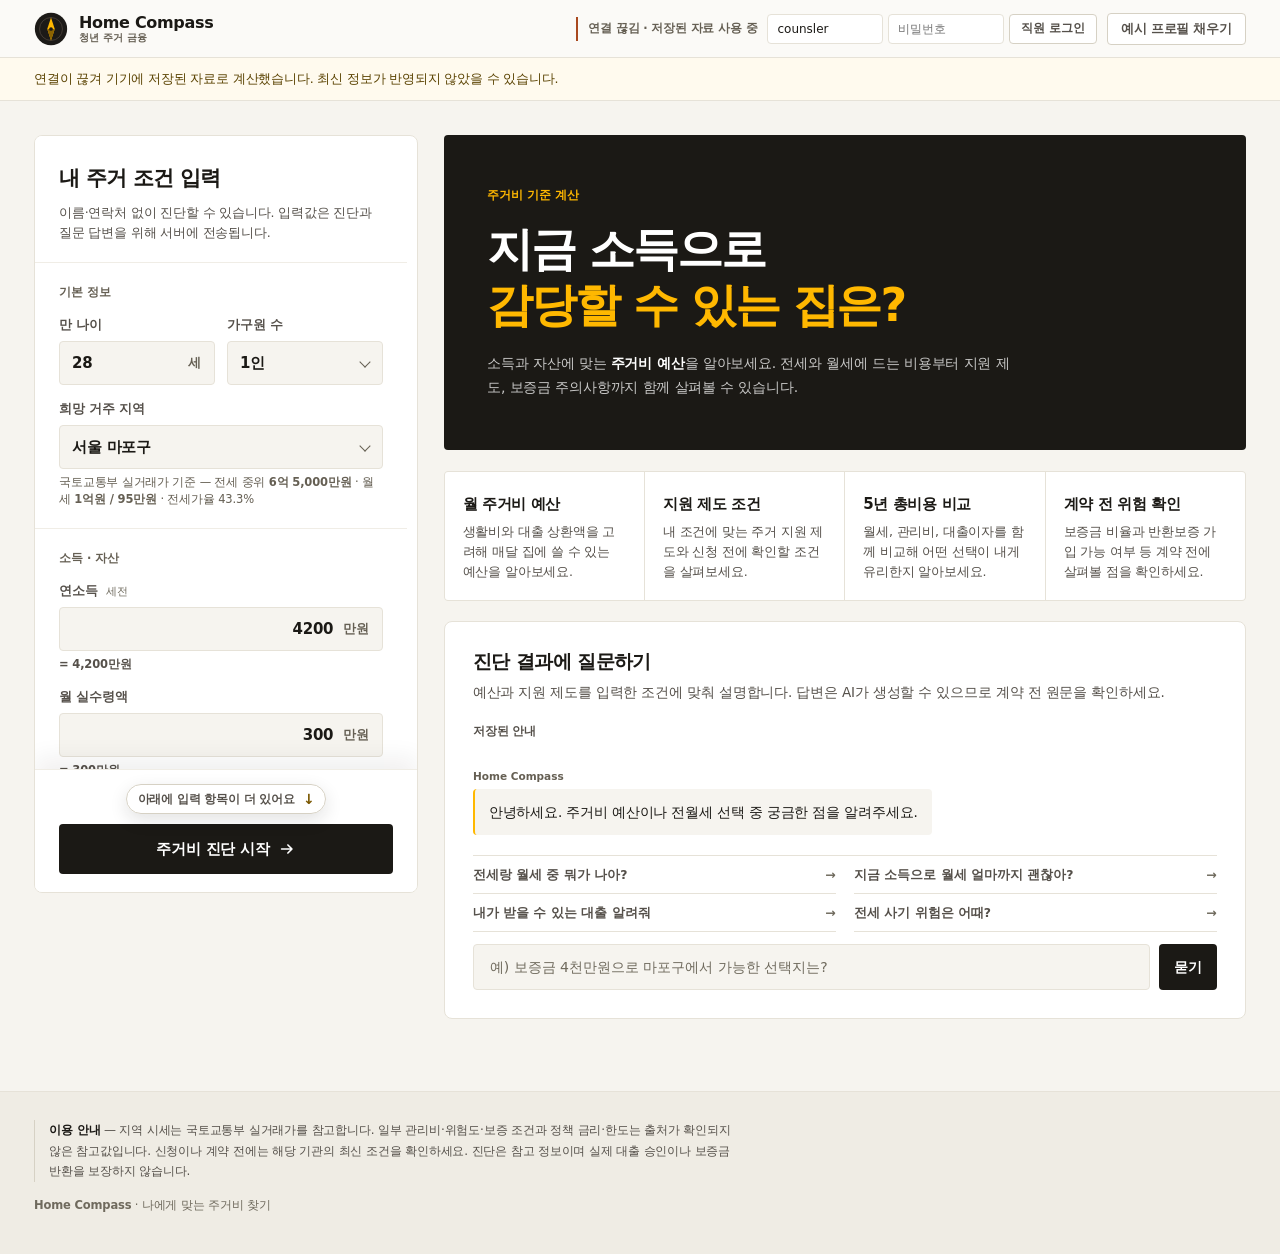
==== commit e29e85d3: "Polish final submission wording and result flow" ====
--- a/frontend/index.html
+++ b/frontend/index.html
@@ -54,8 +54,7 @@
     <form class="panel form-panel" id="profileForm" novalidate>
       <div class="form-scroll-content" id="profileFields">
       <div class="panel-head">
-        <p class="eyebrow">주거비 진단</p>
-        <h1 class="panel-title">내 상황 입력</h1>
+        <h1 class="panel-title">내 주거 조건 입력</h1>
         <p class="panel-sub">이름·연락처 없이 진단할 수 있습니다. 입력값은 진단과 질문 답변을 위해 서버에 전송됩니다.</p>
       </div>
 
@@ -247,7 +246,6 @@
       <section class="card card-verdict" id="cardVerdict">
         <header class="card-head">
           <div>
-            <p class="eyebrow">진단 결과</p>
             <h2 class="card-title">감당 가능한 주거비</h2>
           </div>
           <span class="chip chip-lg" id="bandChip"></span>
@@ -293,8 +291,7 @@
       <section class="card" id="cardScenarios">
         <header class="card-head">
           <div>
-            <p class="eyebrow">전월세 비교</p>
-            <h2 class="card-title">5년 동안 드는 주거비 비교</h2>
+            <h2 class="card-title">전월세 5년 주거비 비교</h2>
             <p class="card-sub">보증금을 다른 곳에 넣었다면 벌었을 <strong>기회비용</strong>까지 포함합니다. 관리비·금리·보증료는 참고값이며 실제 계약 조건에 따라 달라집니다.</p>
           </div>
         </header>
@@ -315,8 +312,7 @@
       <section class="card" id="cardPolicies">
         <header class="card-head">
           <div>
-            <p class="eyebrow">주거 지원</p>
-            <h2 class="card-title">내 조건에 맞는 지원 제도</h2>
+            <h2 class="card-title">내 조건에 맞는 주거 지원 제도</h2>
             <p class="card-sub">입력한 조건으로 확인한 결과입니다. 신청 전 해당 기관에서 최신 금리·한도와 추가 요건을 확인하세요.</p>
           </div>
           <div class="filter-row" id="policyFilter" role="group" aria-label="정책 상태 필터">
@@ -333,8 +329,7 @@
       <section class="card" id="cardRisk">
         <header class="card-head">
           <div>
-            <p class="eyebrow">계약 전 확인</p>
-            <h2 class="card-title">보증금 관련 주의사항</h2>
+            <h2 class="card-title">계약 전 확인할 보증금 주의사항</h2>
           </div>
           <span class="chip chip-lg" id="riskChip"></span>
         </header>
@@ -355,8 +350,7 @@
       <section class="card card-internal" id="cardInternal" hidden>
         <header class="card-head">
           <div>
-            <p class="eyebrow">직원 전용 · 내부 정보</p>
-            <h2 class="card-title">상담에 필요한 상세 조건</h2>
+            <h2 class="card-title">상담원용 상세 조건</h2>
             <p class="card-sub">적용된 신청 기준과 고객의 조건을 비교할 수 있습니다.</p>
           </div>
           <button type="button" class="btn btn-ghost btn-xs" id="btnPrint">요약본 출력</button>
--- a/frontend/styles.css
+++ b/frontend/styles.css
@@ -252,10 +252,6 @@
 }
 .card { padding: clamp(20px, 2.2vw, 30px); }
 
-.eyebrow {
-  font-size: 11.5px; font-weight: 650; letter-spacing: 0;
-  color: var(--ink-3); margin-bottom: 6px;
-}
 .card-head {
   display: flex; align-items: flex-start; justify-content: space-between;
   gap: 16px; flex-wrap: wrap; margin-bottom: 22px;
@@ -943,10 +939,16 @@
 .msg-user .msg-bubble {
   background: var(--ink-1); color: #fff;
 }
-.typing { display: inline-block; padding: 2px 0; color: var(--ink-3); font-size: 12.5px; }
-.typing::after {
-  content: ""; display: inline-block; width: 1.45em;
-  animation: dots 1.1s steps(4, end) infinite;
+.typing { display: inline-flex; gap: 4px; padding: 4px 0; }
+.typing i {
+  width: 6px; height: 6px; border-radius: 50%; background: var(--ink-4);
+  animation: blink 1.1s ease-in-out infinite;
+}
+.typing i:nth-child(2) { animation-delay: .16s; }
+.typing i:nth-child(3) { animation-delay: .32s; }
+@keyframes blink {
+  0%, 60%, 100% { opacity: .28; transform: translateY(0); }
+  30% { opacity: 1; transform: translateY(-3px); }
 }
 
 .chat-suggest {
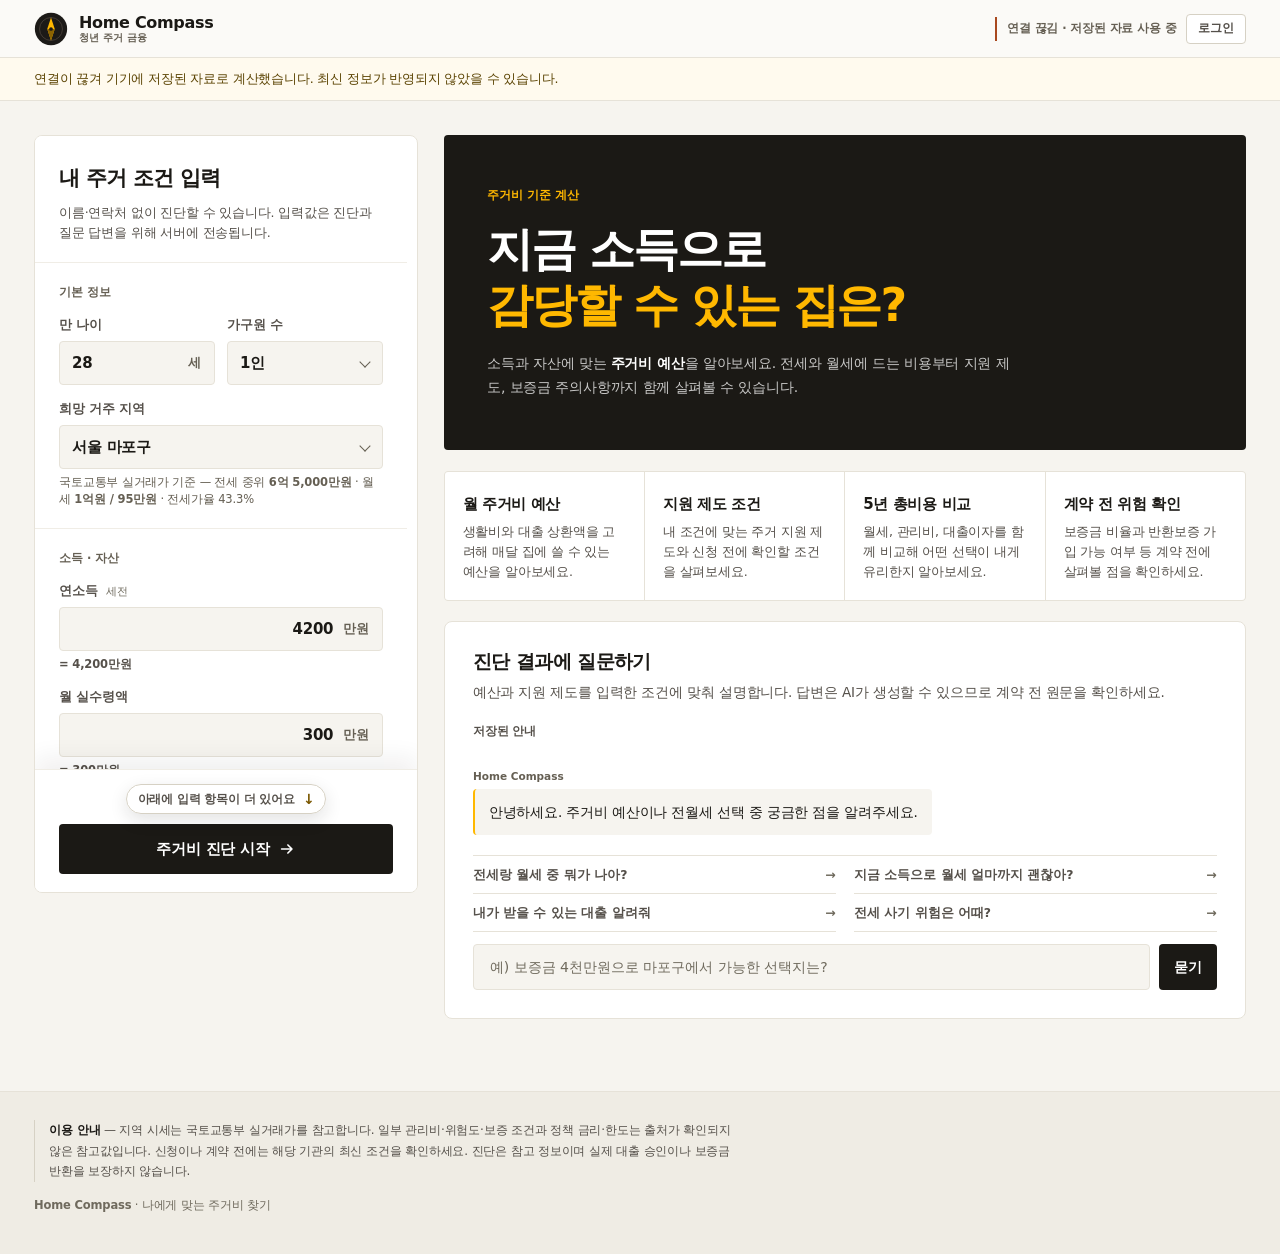
==== commit 9d70fd71: "Polish login flow and submission labels" ====
--- a/frontend/index.html
+++ b/frontend/index.html
@@ -36,10 +36,8 @@
       <span class="conn" id="connBadge" title="서비스 연결 상태">
         <span id="connText">연결 확인 중</span>
       </span>
-      <!-- 직원 로그인. 판정 화면을 역할별로 포크하지 않는다 (SPEC 6.1 · D-9) —
-           로그인이 하는 일은 응답에 internal 필드가 실리게 하는 것뿐이다. -->
+      <!-- 로그인 뒤 서버가 돌려준 역할에 따라 권한 기능을 연다 (SPEC 6.1 · D-9). -->
       <div class="session" id="sessionBar"></div>
-      <button type="button" class="btn btn-ghost" id="btnSample">예시 프로필 채우기</button>
     </div>
   </div>
 </header>
@@ -411,6 +409,29 @@
 <div class="viz-tip" id="vizTip" role="tooltip" hidden></div>
 <div class="toast" id="toast" role="status" hidden></div>
 
+<!-- ══════════════ 로그인 ══════════════ -->
+<div class="login-modal" id="loginModal" role="dialog" aria-modal="true"
+     aria-labelledby="loginTitle" hidden>
+  <form class="login-panel" id="loginForm" novalidate>
+    <div class="login-head">
+      <div>
+        <h2 class="login-title" id="loginTitle">로그인</h2>
+        <p class="login-sub">계정 정보를 입력해 주세요.</p>
+      </div>
+      <button type="button" class="login-close" id="loginCancel" aria-label="로그인 창 닫기">×</button>
+    </div>
+
+    <label class="login-label" for="loginUser">아이디</label>
+    <input class="login-input" type="text" id="loginUser" autocomplete="username">
+
+    <label class="login-label" for="loginPass">비밀번호</label>
+    <input class="login-input" type="password" id="loginPass" autocomplete="current-password">
+
+    <p class="login-note" id="loginNote" role="status"></p>
+    <button type="submit" class="btn btn-primary login-submit" id="loginSubmit">로그인</button>
+  </form>
+</div>
+
 <!-- ══════════════ 이상 신고 (SPEC 6.4 · 7.1) ══════════════
      ★ **대상을 자유 텍스트로 받지 않는다.** 아래 「항목」은 입력칸이 아니라 목록이고,
        그 목록은 화면이 방금 그린 응답에서 만들어진다 — 상담원은 **본 것만** 신고한다.
--- a/frontend/styles.css
+++ b/frontend/styles.css
@@ -173,10 +173,6 @@
 @media (max-width: 470px) {
   .brand-mark { display: none; }
   .brand-text strong { font-size: 13px; letter-spacing: -.03em; }
-  /* `.btn-ghost` 축소는 여기 있었지만 **한 번도 적용된 적이 없다** — 기반 규칙
-     `.btn-ghost`(아래 BUTTONS 절)가 특이도는 같고 순서가 뒤라 이겼다. 측정:
-     375px 에서 #btnSample 이 padding 13px / font-size 12.5px, 즉 기반값 그대로였다.
-     실제로 듣도록 정의 뒤로 옮겼다. */
 }
 
 /* ── buttons ───────────────────────────────────────────── */
@@ -260,7 +256,7 @@
   font-size: clamp(19px, 1.5vw, 23px); font-weight: 700;
   letter-spacing: -.03em; line-height: 1.3;
 }
-.card-sub { margin-top: 7px; font-size: 13.5px; color: var(--ink-2); max-width: 62ch; }
+.card-sub { margin-top: 7px; font-size: 13.5px; color: var(--ink-2); max-width: none; }
 
 /* ============================================================
    FORM PANEL
@@ -904,7 +900,6 @@
    ============================================================ */
 .card-chat { display: flex; flex-direction: column; }
 .card-chat .card-head > div { flex: 1 1 auto; min-width: 0; }
-.card-chat .card-sub { max-width: none; }
 .chat-log {
   display: flex; flex-direction: column; gap: 12px;
   max-height: 440px; overflow-y: auto;
@@ -1107,16 +1102,8 @@
    세션 · 로컬 경로 배너 · 데이터 등급 · 내부 정보 (6단계)
    ============================================================ */
 
-/* ── 직원 로그인 (SPEC 6.1 · D-9) ────────────────────────── */
+/* ── 로그인 (SPEC 6.1 · D-9) ────────────────────────────── */
 .session { display: flex; align-items: center; gap: 6px; }
-.session-form { display: flex; align-items: center; gap: 5px; }
-.session-form input {
-  height: 30px; width: 116px; padding: 0 9px;
-  font: inherit; font-size: 12px;
-  background: var(--surface); color: var(--ink-1);
-  border: 1px solid var(--line); border-radius: var(--r-sm);
-}
-.session-form input:focus-visible { outline: 2px solid var(--accent-yellow-deep); outline-offset: 1px; }
 .session-who { font-size: 12px; font-weight: 650; color: var(--ink-1); }
 .session-role {
   margin-left: 6px; padding-left: 7px; border-left: 1px solid var(--line-strong);
@@ -1124,30 +1111,67 @@
   font-size: 10.5px; font-weight: 700;
 }
 .btn-xs { height: 30px; padding: 0 11px; font-size: 12px; }
-/* ≤620px 전용 토글. 그 위에서는 칸이 바에 그대로 있으므로 열 것이 없다. */
-.session-toggle { display: none; }
-
-@media (max-width: 860px) {
-  .session-form input { width: 88px; }
-}
-/* 상단바 접힘 2단(≤810px)에서도 621~653px 대역은 브랜드가 4px 모자랐다.
-   여기서 더 줄일 수 있는 것은 로그인 칸뿐이다 — 자리표시자만 짧아지고
-   입력은 그대로 된다. */
-@media (max-width: 810px) {
-  .session-form input { width: 76px; }
-}
-/* 620px 아래로는 76px 칸 둘을 더 줄일 수 없고, 그대로 두면 부족분을
-   `.brand`(min-width:0) 가 먹어 제품 이름이 지워진다. 그렇다고 칸을 `display: none`
-   으로 지우면 **휴대폰에서 상담원이 로그인할 수 없다** — 상담원 확장(F7)은
-   이 상단바가 유일한 입구다. 그래서 **자리만 비우고 칸은 남긴다** — 폼을
-   상단바 아래 디스클로저로 내리고, 바에는 같은 라벨의 토글 하나만 세운다.
-   토글은 지우기 전 제출 버튼과 같은 클래스·같은 라벨이므로 이 대역의 상단바
-   폭 계산은 변하지 않는다 (측정: 320px·390px 가로 스크롤 0 유지).
-   패널은 `.topbar`(position: sticky) 에 맞물려 바 아래로 떨어진다. 폭을 `100%`
-   기준으로 잡는 것은 `100vw` 가 세로 스크롤바를 포함해 오버랩하기 때문이다. */
+
+.login-modal {
+  position: fixed; inset: 0; z-index: 220;
+  display: grid; place-items: center;
+  padding: max(20px, env(safe-area-inset-top)) max(20px, env(safe-area-inset-right))
+    max(20px, env(safe-area-inset-bottom)) max(20px, env(safe-area-inset-left));
+  background: rgba(27,25,21,.46);
+  animation: login-backdrop-in 160ms ease-out both;
+}
+.login-modal[hidden] { display: none; }
+.login-panel {
+  position: relative; width: min(100%, 400px); padding: 24px;
+  background: var(--surface); border: 1px solid var(--line);
+  border-radius: var(--r-lg); box-shadow: 0 28px 70px -22px rgba(27,25,21,.58);
+  animation: login-panel-in 180ms var(--ease-out) both;
+}
+.login-modal[data-closing="true"] { animation: login-backdrop-out 140ms ease-in both; }
+.login-modal[data-closing="true"] .login-panel { animation: login-panel-out 140ms ease-in both; }
+.login-head { display: flex; align-items: flex-start; justify-content: space-between; gap: 20px; }
+.login-title { margin: 0; font-size: 21px; line-height: 1.3; font-weight: 750; color: var(--ink-1); }
+.login-sub { margin: 5px 0 18px; font-size: 13px; color: var(--ink-3); }
+.login-close {
+  display: grid; place-items: center; flex: 0 0 32px; width: 32px; height: 32px;
+  margin: -5px -5px 0 0; border: 0; border-radius: 50%;
+  background: transparent; color: var(--ink-3); font: inherit; font-size: 24px; line-height: 1;
+}
+.login-close:hover { background: var(--surface-2); color: var(--ink-1); }
+.login-close:focus-visible { outline: 2px solid var(--accent-yellow-deep); outline-offset: 2px; }
+.login-label {
+  display: block; margin: 13px 0 6px;
+  font-size: 12px; font-weight: 700; color: var(--ink-2);
+}
+.login-input {
+  width: 100%; height: 44px; padding: 0 12px;
+  border: 1px solid var(--line-strong); border-radius: var(--r-sm);
+  background: var(--surface); color: var(--ink-1); font: inherit; font-size: 16px;
+}
+.login-input:focus { border-color: var(--accent-yellow-deep); outline: 2px solid rgba(198,139,0,.18); }
+.login-note { min-height: 20px; margin: 9px 0 3px; font-size: 12.5px; color: var(--critical-ink); }
+.login-note:empty { visibility: hidden; }
+.login-submit { width: 100%; height: 44px; }
+body.login-open { overflow: hidden; }
+
+@keyframes login-backdrop-in { from { opacity: 0; } to { opacity: 1; } }
+@keyframes login-backdrop-out { from { opacity: 1; } to { opacity: 0; } }
+@keyframes login-panel-in {
+  from { opacity: 0; transform: translateY(10px) scale(.965); }
+  to { opacity: 1; transform: translateY(0) scale(1); }
+}
+@keyframes login-panel-out {
+  from { opacity: 1; transform: translateY(0) scale(1); }
+  to { opacity: 0; transform: translateY(7px) scale(.97); }
+}
+
 @media (max-width: 620px) {
-  /* 로그인 뒤에는 사용자·역할·로그아웃까지 추가된다. 한 줄에 억지로 밀어 넣으면
-     제품명이 말줄임표로 사라지므로, 인증된 상태만 작업 표시줄을 둘째 줄로 내린다. */
+  .login-modal {
+    place-items: end center;
+    padding: max(12px, env(safe-area-inset-top)) max(12px, env(safe-area-inset-right))
+      max(12px, env(safe-area-inset-bottom)) max(12px, env(safe-area-inset-left));
+  }
+  .login-panel { width: 100%; max-height: 92dvh; overflow-y: auto; padding: 22px 20px 20px; }
   html:has(.session-who) { --topbar-h: 100px; }
   .topbar-inner:has(.session-who) {
     flex-wrap: wrap;
@@ -1160,16 +1184,6 @@
     margin-left: 0;
     justify-content: flex-end;
   }
-  .session-toggle { display: inline-flex; }
-  .session-form {
-    position: absolute; top: calc(100% - 6px); right: clamp(16px, 3vw, 34px); z-index: 70;
-    flex-direction: column; align-items: stretch; gap: 8px;
-    width: min(256px, calc(100% - 32px)); padding: 12px;
-    background: var(--surface); border: 1px solid var(--line);
-    border-radius: var(--r-md); box-shadow: 0 18px 40px -16px rgba(27,25,21,.45);
-  }
-  .session-form[data-open="false"] { display: none; }
-  .session-form input { width: auto; height: 34px; }
 }
 
 /* ── 로컬 판정 경로 상태 배너 (SPEC 6.2 오프라인 정의 #3 · D-11) ──
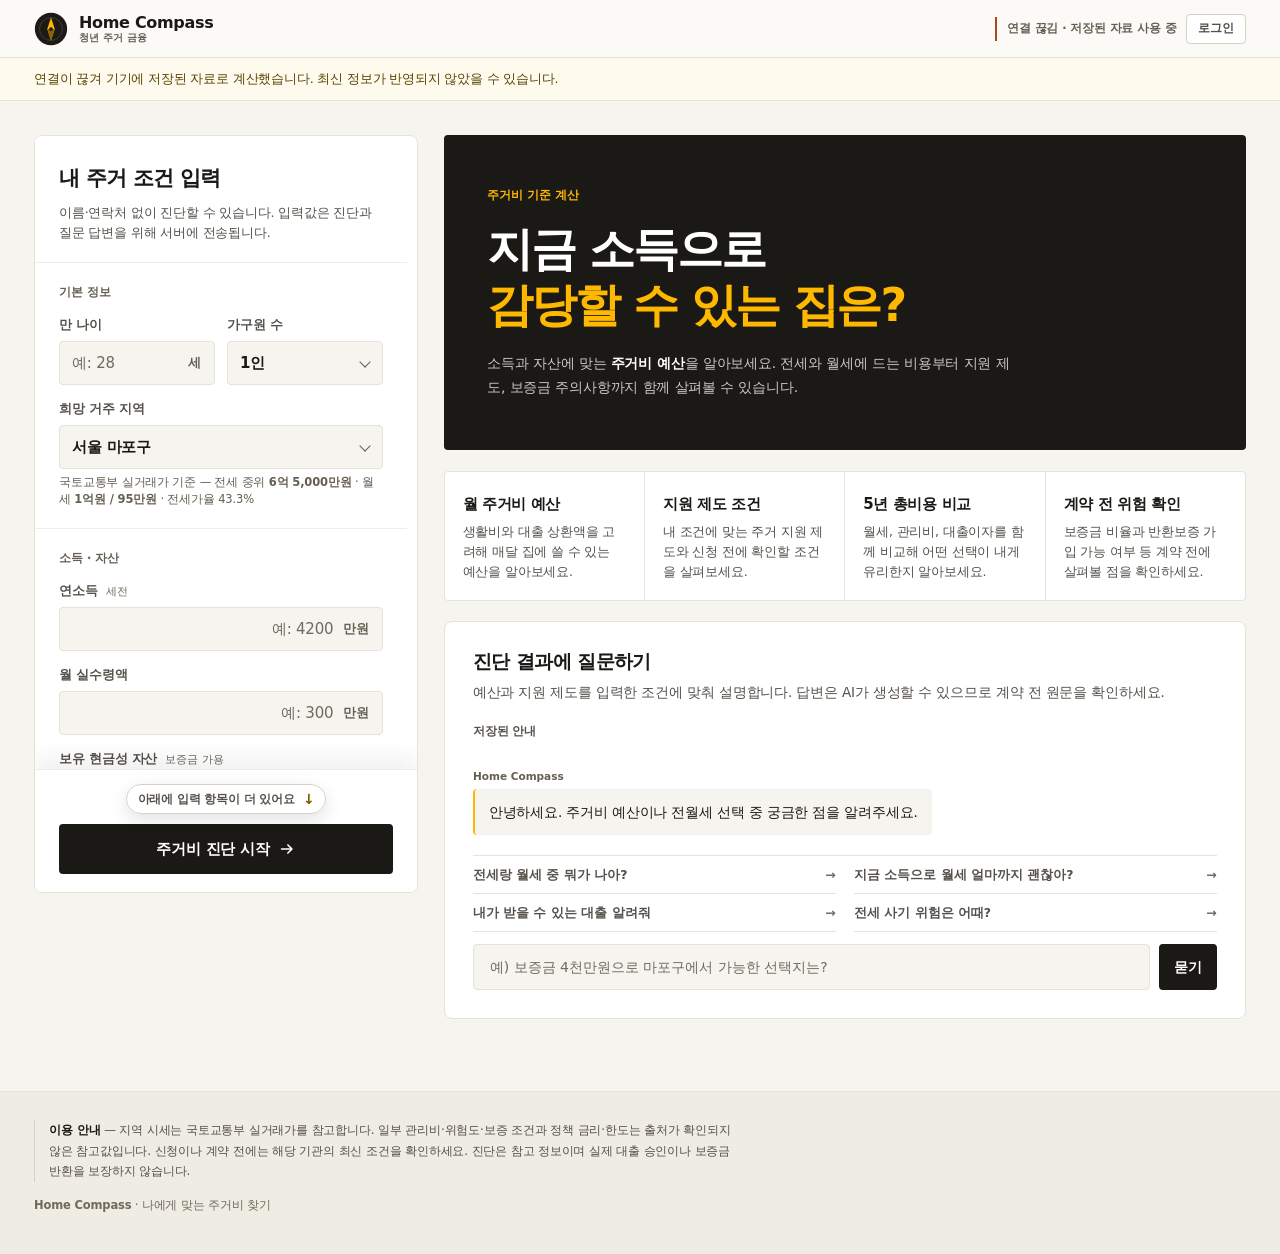
==== commit 989034fa: "Start profile form with neutral inputs" ====
--- a/frontend/index.html
+++ b/frontend/index.html
@@ -63,7 +63,7 @@
           <div class="field">
             <label for="age">만 나이</label>
             <div class="input-wrap">
-              <input type="number" id="age" name="age" value="28" min="19" max="70" step="1" inputmode="numeric">
+              <input type="number" id="age" name="age" placeholder="예: 28" min="19" max="70" step="1" inputmode="numeric" required>
               <span class="unit">세</span>
             </div>
           </div>
@@ -100,7 +100,7 @@
         <div class="field">
           <label for="annualIncome">연소득 <span class="lbl-note">세전</span></label>
           <div class="input-wrap money">
-            <input type="number" id="annualIncome" name="annualIncome" value="4200" min="0" step="100" inputmode="numeric">
+            <input type="number" id="annualIncome" name="annualIncome" placeholder="예: 4200" min="0" step="100" inputmode="numeric" required>
             <span class="unit">만원</span>
           </div>
           <p class="field-help money-echo" data-echo-for="annualIncome"></p>
@@ -109,7 +109,7 @@
         <div class="field">
           <label for="monthlyNetIncome">월 실수령액</label>
           <div class="input-wrap money">
-            <input type="number" id="monthlyNetIncome" name="monthlyNetIncome" value="300" min="0" step="10" inputmode="numeric">
+            <input type="number" id="monthlyNetIncome" name="monthlyNetIncome" placeholder="예: 300" min="0" step="10" inputmode="numeric" required>
             <span class="unit">만원</span>
           </div>
           <p class="field-help money-echo" data-echo-for="monthlyNetIncome"></p>
@@ -118,7 +118,7 @@
         <div class="field">
           <label for="liquidAssets">보유 현금성 자산 <span class="lbl-note">보증금 가용</span></label>
           <div class="input-wrap money">
-            <input type="number" id="liquidAssets" name="liquidAssets" value="4000" min="0" step="100" inputmode="numeric">
+            <input type="number" id="liquidAssets" name="liquidAssets" placeholder="예: 4000" min="0" step="100" inputmode="numeric" required>
             <span class="unit">만원</span>
           </div>
           <p class="field-help money-echo" data-echo-for="liquidAssets"></p>
@@ -127,7 +127,7 @@
         <div class="field">
           <label for="existingDebt">기존 대출 월 상환액</label>
           <div class="input-wrap money">
-            <input type="number" id="existingDebt" name="existingDebt" value="30" min="0" step="5" inputmode="numeric">
+            <input type="number" id="existingDebt" name="existingDebt" placeholder="예: 30" min="0" step="5" inputmode="numeric" required>
             <span class="unit">만원</span>
           </div>
           <p class="field-help money-echo" data-echo-for="existingDebt"></p>
@@ -153,7 +153,7 @@
                 <span class="switch-title">무주택 세대주</span>
                 <span class="switch-desc">대부분의 청년 정책 필수 요건</span>
               </span>
-              <input type="checkbox" id="isHomeless" checked>
+              <input type="checkbox" id="isHomeless">
               <span class="switch-track" aria-hidden="true"><span class="switch-thumb"></span></span>
             </label>
           </li>
@@ -163,7 +163,7 @@
                 <span class="switch-title">중소·중견기업 재직</span>
                 <span class="switch-desc">중기청 전세대출 대상 여부</span>
               </span>
-              <input type="checkbox" id="isSMEEmployee" checked>
+              <input type="checkbox" id="isSMEEmployee">
               <span class="switch-track" aria-hidden="true"><span class="switch-thumb"></span></span>
             </label>
           </li>
--- a/frontend/styles.css
+++ b/frontend/styles.css
@@ -340,6 +340,9 @@
   background: none; border: 0; outline: none;
   font-size: 15px; font-weight: 600; letter-spacing: -.015em;
   font-variant-numeric: tabular-nums;
+}
+.input-wrap input::placeholder {
+  color: var(--ink-4); font-weight: 500; opacity: 1;
 }
 .input-wrap.money input { text-align: right; padding-right: 6px; }
 .input-wrap select {
@@ -1103,10 +1106,13 @@
    ============================================================ */
 
 /* ── 로그인 (SPEC 6.1 · D-9) ────────────────────────────── */
-.session { display: flex; align-items: center; gap: 6px; }
-.session-who { font-size: 12px; font-weight: 650; color: var(--ink-1); }
+.session { display: flex; align-items: center; gap: 14px; }
+.session-who {
+  display: inline-flex; align-items: center; gap: 12px;
+  font-size: 12px; font-weight: 650; color: var(--ink-1);
+}
 .session-role {
-  margin-left: 6px; padding-left: 7px; border-left: 1px solid var(--line-strong);
+  margin-left: 0; padding-left: 12px; border-left: 1px solid var(--line-strong);
   border-radius: 0; background: transparent; color: var(--accent-yellow-ink);
   font-size: 10.5px; font-weight: 700;
 }
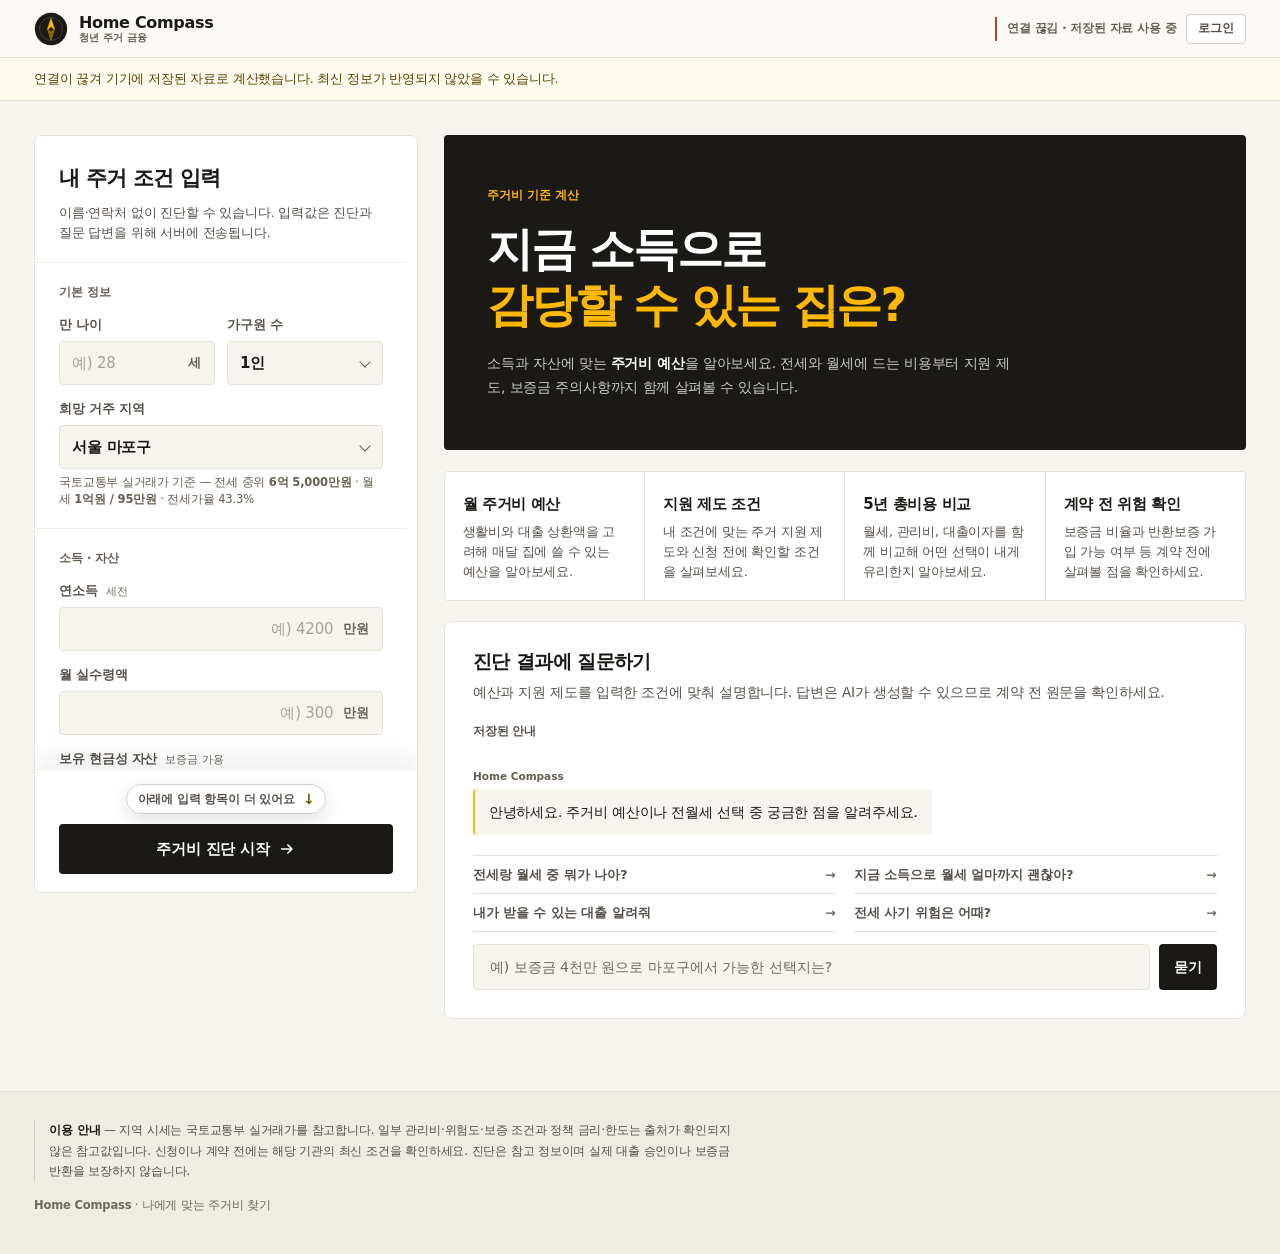
==== commit 7abafeae: "Soften and unify example placeholders" ====
--- a/frontend/index.html
+++ b/frontend/index.html
@@ -63,7 +63,7 @@
           <div class="field">
             <label for="age">만 나이</label>
             <div class="input-wrap">
-              <input type="number" id="age" name="age" placeholder="예: 28" min="19" max="70" step="1" inputmode="numeric" required>
+              <input type="number" id="age" name="age" placeholder="예) 28" min="19" max="70" step="1" inputmode="numeric" required>
               <span class="unit">세</span>
             </div>
           </div>
@@ -100,7 +100,7 @@
         <div class="field">
           <label for="annualIncome">연소득 <span class="lbl-note">세전</span></label>
           <div class="input-wrap money">
-            <input type="number" id="annualIncome" name="annualIncome" placeholder="예: 4200" min="0" step="100" inputmode="numeric" required>
+            <input type="number" id="annualIncome" name="annualIncome" placeholder="예) 4200" min="0" step="100" inputmode="numeric" required>
             <span class="unit">만원</span>
           </div>
           <p class="field-help money-echo" data-echo-for="annualIncome"></p>
@@ -109,7 +109,7 @@
         <div class="field">
           <label for="monthlyNetIncome">월 실수령액</label>
           <div class="input-wrap money">
-            <input type="number" id="monthlyNetIncome" name="monthlyNetIncome" placeholder="예: 300" min="0" step="10" inputmode="numeric" required>
+            <input type="number" id="monthlyNetIncome" name="monthlyNetIncome" placeholder="예) 300" min="0" step="10" inputmode="numeric" required>
             <span class="unit">만원</span>
           </div>
           <p class="field-help money-echo" data-echo-for="monthlyNetIncome"></p>
@@ -118,7 +118,7 @@
         <div class="field">
           <label for="liquidAssets">보유 현금성 자산 <span class="lbl-note">보증금 가용</span></label>
           <div class="input-wrap money">
-            <input type="number" id="liquidAssets" name="liquidAssets" placeholder="예: 4000" min="0" step="100" inputmode="numeric" required>
+            <input type="number" id="liquidAssets" name="liquidAssets" placeholder="예) 4000" min="0" step="100" inputmode="numeric" required>
             <span class="unit">만원</span>
           </div>
           <p class="field-help money-echo" data-echo-for="liquidAssets"></p>
@@ -127,7 +127,7 @@
         <div class="field">
           <label for="existingDebt">기존 대출 월 상환액</label>
           <div class="input-wrap money">
-            <input type="number" id="existingDebt" name="existingDebt" placeholder="예: 30" min="0" step="5" inputmode="numeric" required>
+            <input type="number" id="existingDebt" name="existingDebt" placeholder="예) 30" min="0" step="5" inputmode="numeric" required>
             <span class="unit">만원</span>
           </div>
           <p class="field-help money-echo" data-echo-for="existingDebt"></p>
@@ -385,7 +385,7 @@
 
       <form class="chat-input" id="chatForm">
         <label class="sr-only" for="chatText">상담 질문 입력</label>
-        <input type="text" id="chatText" placeholder="예) 보증금 4천만원으로 마포구에서 가능한 선택지는?" autocomplete="off">
+        <input type="text" id="chatText" placeholder="예) 보증금 4천만 원으로 마포구에서 가능한 선택지는?" autocomplete="off">
         <button type="submit" class="btn btn-primary btn-send" id="btnSend">묻기</button>
       </form>
     </section>
--- a/frontend/styles.css
+++ b/frontend/styles.css
@@ -342,7 +342,7 @@
   font-variant-numeric: tabular-nums;
 }
 .input-wrap input::placeholder {
-  color: var(--ink-4); font-weight: 500; opacity: 1;
+  color: #A9A397; font-weight: 450; opacity: 1;
 }
 .input-wrap.money input { text-align: right; padding-right: 6px; }
 .input-wrap select {
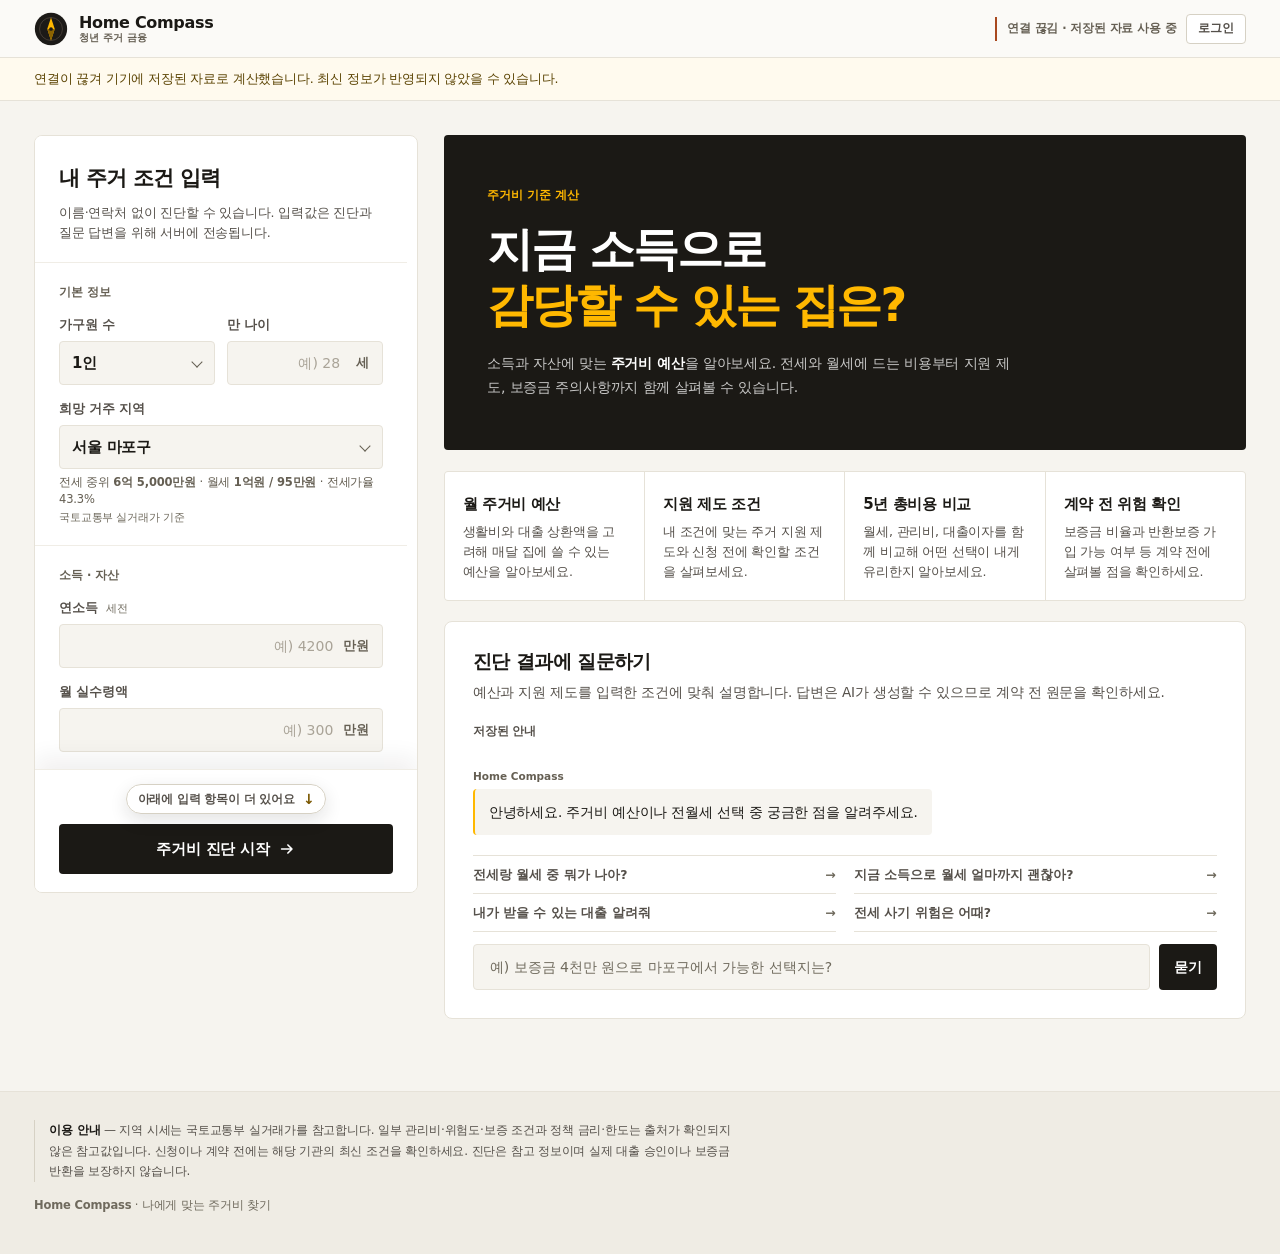
==== commit eeec547f: "Refine profile field layout" ====
--- a/frontend/index.html
+++ b/frontend/index.html
@@ -61,13 +61,6 @@
 
         <div class="field-row">
           <div class="field">
-            <label for="age">만 나이</label>
-            <div class="input-wrap">
-              <input type="number" id="age" name="age" placeholder="예) 28" min="19" max="70" step="1" inputmode="numeric" required>
-              <span class="unit">세</span>
-            </div>
-          </div>
-          <div class="field">
             <label for="householdSize">가구원 수</label>
             <div class="input-wrap">
               <select id="householdSize" name="householdSize">
@@ -76,6 +69,13 @@
                 <option value="3">3인</option>
                 <option value="4">4인 이상</option>
               </select>
+            </div>
+          </div>
+          <div class="field">
+            <label for="age">만 나이</label>
+            <div class="input-wrap">
+              <input type="number" id="age" name="age" placeholder="예) 28" min="19" max="70" step="1" inputmode="numeric" required>
+              <span class="unit">세</span>
             </div>
           </div>
         </div>
--- a/frontend/styles.css
+++ b/frontend/styles.css
@@ -342,9 +342,10 @@
   font-variant-numeric: tabular-nums;
 }
 .input-wrap input::placeholder {
-  color: #A9A397; font-weight: 450; opacity: 1;
-}
-.input-wrap.money input { text-align: right; padding-right: 6px; }
+  color: #A9A397; font-size: 14px; font-weight: 400; letter-spacing: 0; opacity: 1;
+}
+.input-wrap input { text-align: right; }
+.input-wrap.money input { padding-right: 6px; }
 .input-wrap select {
   appearance: none; -webkit-appearance: none;
   padding-right: 34px; cursor: pointer;
@@ -364,6 +365,7 @@
   color: var(--ink-3); flex: none;
 }
 .field-help { margin-top: 5px; font-size: 11.5px; color: var(--ink-3); line-height: 1.45; }
+.field-source { display: block; margin-top: 2px; color: var(--ink-4); font-size: 10.5px; }
 /* 오류는 동작이 일어난 자리에 적는다 — 토스트는 사라지고 어느 칸인지 남지 않는다.
    색만으로 알리지 않도록 앞에 「!」 표식을 둔다. --critical-ink 는 흰 면·plane 위
    모두 AA 다. */
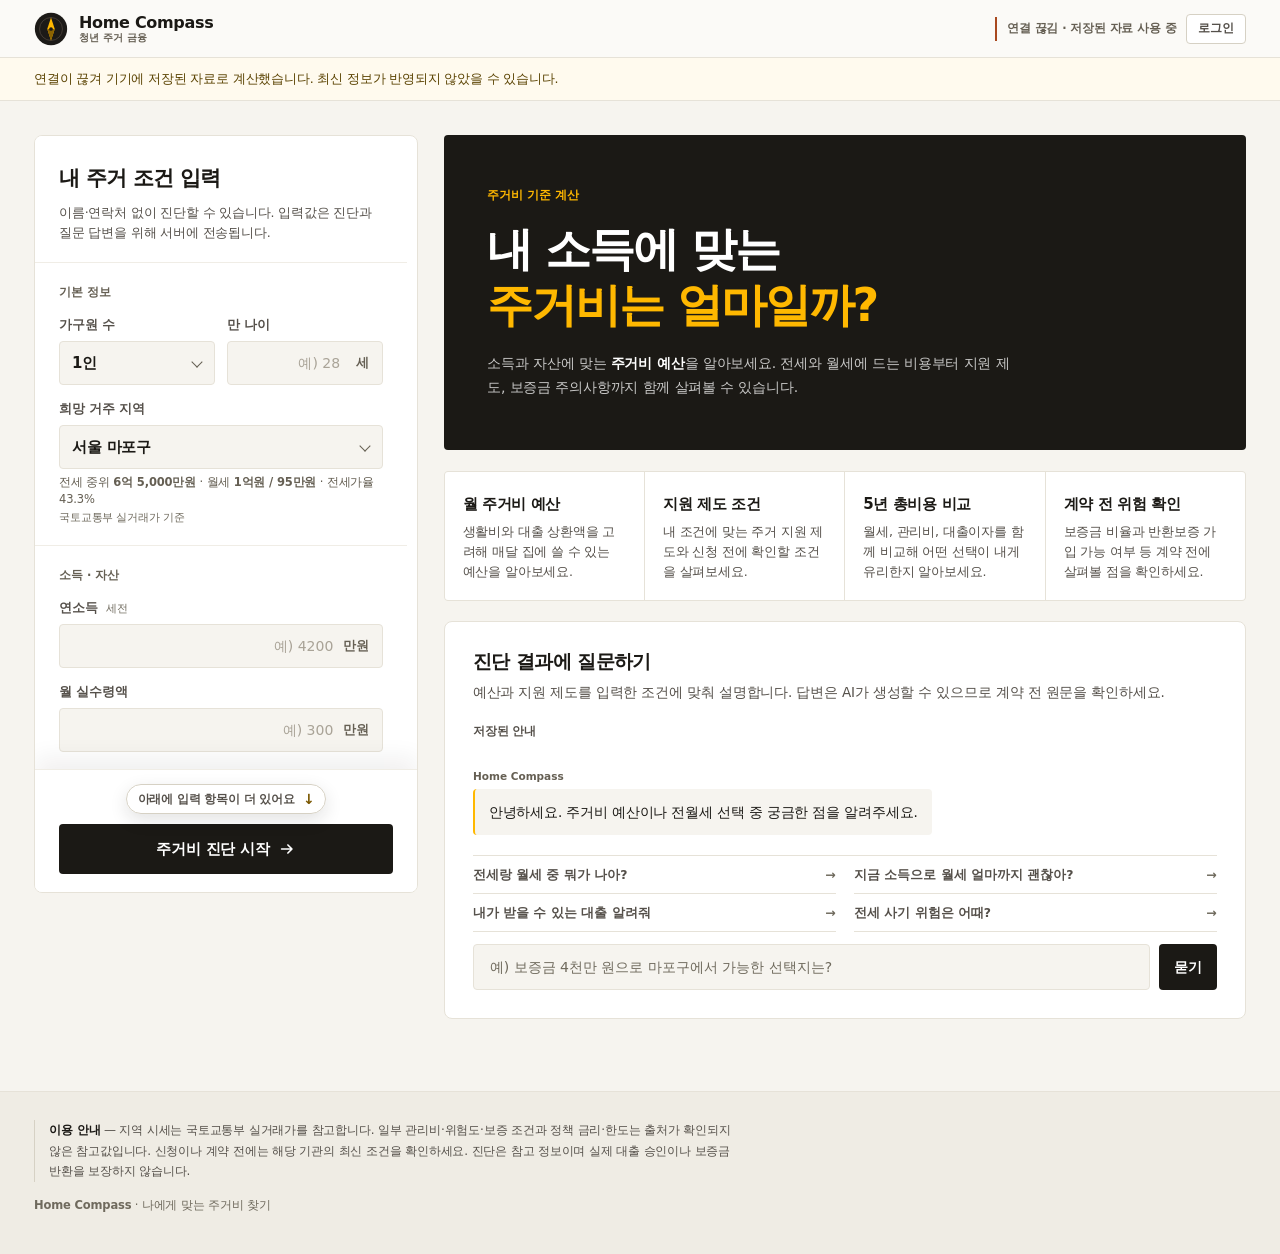
==== commit 51f9fe52: "Refine housing budget headline" ====
--- a/frontend/index.html
+++ b/frontend/index.html
@@ -203,7 +203,7 @@
     <div id="onboarding">
       <div class="hero">
         <p class="hero-eyebrow">주거비 기준 계산</p>
-        <h2 class="hero-title">지금 소득으로<br><em>감당할 수 있는 집은?</em></h2>
+        <h2 class="hero-title">내 소득에 맞는<br><em>주거비는 얼마일까?</em></h2>
         <p class="hero-body">
           소득과 자산에 맞는 <strong>주거비 예산</strong>을 알아보세요.
           전세와 월세에 드는 비용부터 지원 제도, 보증금 주의사항까지 함께 살펴볼 수 있습니다.
@@ -443,13 +443,13 @@
 <div class="report-modal" id="reportModal" role="dialog" aria-modal="true"
      aria-labelledby="reportTitle" hidden>
   <form class="report-panel" id="reportForm" novalidate>
-    <h2 class="report-title" id="reportTitle">이상 신고</h2>
+    <h2 class="report-title" id="reportTitle">정보 수정 요청</h2>
     <p class="report-target" id="reportTarget">—</p>
 
-    <label class="report-label" for="reportField">어느 항목이 잘못됐습니까</label>
+    <label class="report-label" for="reportField">확인이 필요한 항목</label>
     <select id="reportField" class="report-select"></select>
 
-    <label class="report-label" for="reportReason">무엇이 어떻게 다릅니까</label>
+    <label class="report-label" for="reportReason">어떤 점이 다른가요?</label>
     <textarea id="reportReason" class="report-reason" rows="4" maxlength="2000"
               aria-describedby="reportNote"
               placeholder="예) 이 제도는 2026-07 공고로 종료됐다고 기관에서 안내받았습니다."></textarea>
@@ -458,7 +458,7 @@
 
     <div class="report-actions">
       <button type="button" class="btn btn-ghost btn-xs" id="reportCancel">취소</button>
-      <button type="submit" class="btn btn-primary btn-xs" id="reportSubmit">신고 올리기</button>
+      <button type="submit" class="btn btn-primary btn-xs" id="reportSubmit">수정 요청 보내기</button>
     </div>
     <p class="report-note" id="reportNote" role="status"></p>
   </form>
